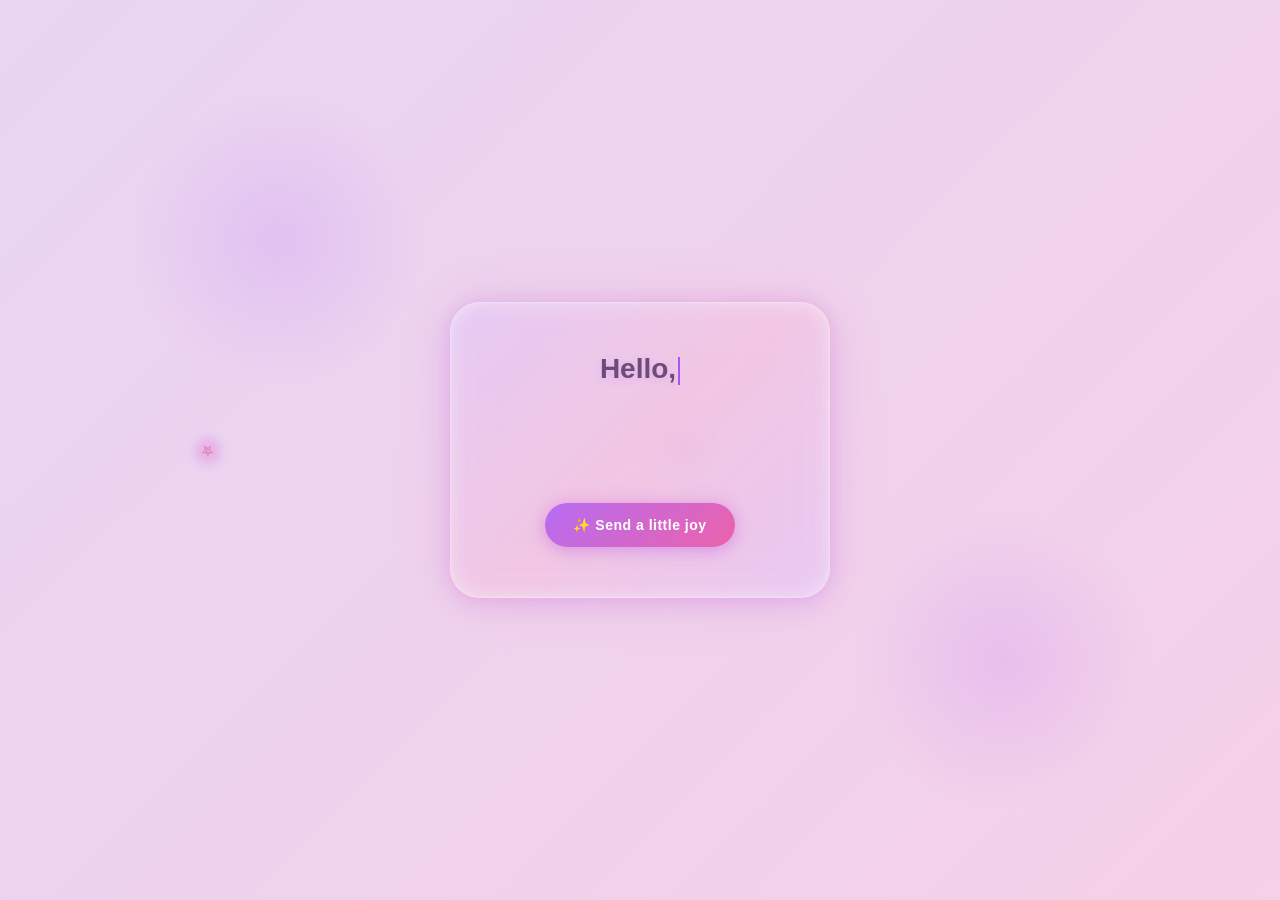
==== index.html @ e755e02e "Aizel smile page" ====
<!DOCTYPE html>
<html lang="en">
<head>
  <meta charset="UTF-8" />
  <meta name="viewport" content="width=device-width, initial-scale=1.0"/>
  <title>Aizel Smile 💜</title>

  <style>
    * {
      margin: 0;
      padding: 0;
      box-sizing: border-box;
    }

    body {
      min-height: 100vh;
      overflow: hidden;
      font-family: 'Segoe UI', Tahoma, Geneva, Verdana, sans-serif;
      background: linear-gradient(135deg, #e8d5f2 0%, #f5d0e8 25%, #e8b4d8 50%, #d8b4e8 75%, #f0d4f0 100%);
      background-size: 400% 400%;
      animation: gradientShift 15s ease infinite;
      display: flex;
      justify-content: center;
      align-items: center;
      color: #5a4a6a;
      position: relative;
    }

    @keyframes gradientShift {
      0% { background-position: 0% 50%; }
      50% { background-position: 100% 50%; }
      100% { background-position: 0% 50%; }
    }

    /* Floating hearts */
    .heart {
      position: absolute;
      color: rgba(168, 85, 247, 0.4);
      animation: floatUp 8s linear infinite;
      pointer-events: none;
      text-shadow: 0 0 10px rgba(168, 85, 247, 0.3);
    }

    @keyframes floatUp {
      0% { transform: translateY(100vh) scale(0.3) rotate(0deg); opacity: 0; }
      10% { opacity: 0.6; }
      50% { opacity: 0.8; }
      90% { opacity: 0.4; }
      100% { transform: translateY(-10vh) scale(1) rotate(360deg); opacity: 0; }
    }

    /* Glassmorphism card */
    .card {
      background: rgba(255, 255, 255, 0.25);
      backdrop-filter: blur(20px);
      -webkit-backdrop-filter: blur(20px);
      padding: 50px 40px;
      border-radius: 30px;
      text-align: center;
      width: 90%;
      max-width: 380px;
      box-shadow: 
        0 8px 32px rgba(168, 85, 247, 0.15),
        0 0 60px rgba(236, 72, 153, 0.1),
        inset 0 0 30px rgba(255, 255, 255, 0.3);
      border: 1px solid rgba(255, 255, 255, 0.4);
      animation: fadeIn 1.5s ease-out;
      position: relative;
      z-index: 10;
    }

    @keyframes fadeIn {
      from { 
        opacity: 0; 
        transform: translateY(30px) scale(0.95); 
      }
      to { 
        opacity: 1; 
        transform: translateY(0) scale(1); 
      }
    }

    .card::before {
      content: '';
      position: absolute;
      top: -2px;
      left: -2px;
      right: -2px;
      bottom: -2px;
      background: linear-gradient(135deg, rgba(168, 85, 247, 0.3), rgba(236, 72, 153, 0.3), rgba(168, 85, 247, 0.3));
      border-radius: 32px;
      z-index: -1;
      opacity: 0.5;
      filter: blur(8px);
    }

    h1 {
      font-size: 28px;
      margin-bottom: 15px;
      font-weight: 600;
      color: #6b4c7a;
      text-shadow: 0 2px 10px rgba(168, 85, 247, 0.2);
      min-height: 40px;
    }

    .subtitle {
      font-size: 15px;
      opacity: 0.85;
      line-height: 1.6;
      margin-bottom: 25px;
      color: #7a5a8a;
    }

    .compliment {
      font-size: 16px;
      font-style: italic;
      color: #8b5a9a;
      margin-bottom: 25px;
      min-height: 50px;
      opacity: 0;
      animation: fadeInCompliment 0.8s ease forwards;
      line-height: 1.5;
    }

    @keyframes fadeInCompliment {
      from { opacity: 0; transform: translateY(10px); }
      to { opacity: 1; transform: translateY(0); }
    }

    button {
      margin-top: 10px;
      padding: 14px 28px;
      border: none;
      border-radius: 25px;
      cursor: pointer;
      background: linear-gradient(135deg, rgba(168, 85, 247, 0.8), rgba(236, 72, 153, 0.8));
      color: white;
      font-weight: 600;
      font-size: 14px;
      letter-spacing: 0.5px;
      box-shadow: 
        0 4px 15px rgba(168, 85, 247, 0.3),
        0 0 20px rgba(236, 72, 153, 0.2);
      transition: all 0.3s ease;
      position: relative;
      overflow: hidden;
    }

    button:hover {
      transform: translateY(-2px);
      box-shadow: 
        0 6px 20px rgba(168, 85, 247, 0.4),
        0 0 30px rgba(236, 72, 153, 0.3);
    }

    button:active {
      transform: translateY(0);
    }

    button::after {
      content: '';
      position: absolute;
      top: 50%;
      left: 50%;
      width: 0;
      height: 0;
      background: rgba(255, 255, 255, 0.3);
      border-radius: 50%;
      transform: translate(-50%, -50%);
      transition: width 0.6s, height 0.6s;
    }

    button:active::after {
      width: 200px;
      height: 200px;
    }

    /* Typing cursor */
    .cursor {
      display: inline-block;
      width: 2px;
      height: 28px;
      background: #a855f7;
      margin-left: 2px;
      animation: blink 1s infinite;
      vertical-align: middle;
    }

    @keyframes blink {
      0%, 50% { opacity: 1; }
      51%, 100% { opacity: 0; }
    }

    /* Responsive design */
    @media (max-width: 480px) {
      .card {
        padding: 40px 30px;
        width: 85%;
      }

      h1 {
        font-size: 24px;
      }

      .subtitle {
        font-size: 14px;
      }

      .compliment {
        font-size: 15px;
      }

      button {
        padding: 12px 24px;
        font-size: 13px;
      }
    }

    /* Soft glow effect */
    .glow {
      position: absolute;
      width: 300px;
      height: 300px;
      background: radial-gradient(circle, rgba(168, 85, 247, 0.15) 0%, transparent 70%);
      border-radius: 50%;
      pointer-events: none;
      animation: glowPulse 4s ease-in-out infinite;
    }

    @keyframes glowPulse {
      0%, 100% { transform: scale(1); opacity: 0.5; }
      50% { transform: scale(1.2); opacity: 0.8; }
    }
  </style>
</head>

<body>
  <div class="glow" style="top: 10%; left: 10%;"></div>
  <div class="glow" style="bottom: 10%; right: 10%; animation-delay: 2s;"></div>

  <div class="card">
    <h1 id="greeting"></h1>
    <p class="subtitle" id="subtitle"></p>
    <p class="compliment" id="compliment"></p>
    <button onclick="changeCompliment()">✨ Send a little joy</button>
  </div>

  <script>
    const greetings = [
      "Hello, Aizel 💜",
      "Hey there, Aizel ✨",
      "Hi Aizel 🌸",
      "Hello, beautiful soul 💗"
    ];

    const subtitles = [
      "This little corner of the internet is just for you",
      "Made with warmth, just to brighten your day",
      "A gentle reminder that you're appreciated",
      "Because you deserve a moment of joy"
    ];

    const compliments = [
      "Your smile has this way of lighting up a room, you know? 💜",
      "There's something so peaceful about your presence, Aizel 🌸",
      "You have this quiet strength that's truly inspiring ✨",
      "The way you see the world is beautiful, never lose that 💗",
      "You deserve all the gentle moments life has to offer 🌷",
      "Your kindness radiates in ways you might not even notice 💜",
      "Simply being you is enough, and that's wonderful ✨",
      "You bring a special kind of warmth wherever you go 🌸",
      "The world is better with you in it, Aizel 💗",
      "Your grace and elegance are truly captivating ✨"
    ];

    let currentGreeting = "";
    let currentSubtitle = "";
    let greetingIndex = 0;
    let subtitleIndex = 0;

    // Typing animation
    function typeText(element, text, speed = 80) {
      let i = 0;
      element.innerHTML = '<span class="cursor"></span>';
      
      function type() {
        if (i < text.length) {
          element.innerHTML = text.substring(0, i + 1) + '<span class="cursor"></span>';
          i++;
          setTimeout(type, speed);
        } else {
          element.innerHTML = text;
        }
      }
      type();
    }

    // Initialize with typing animation
    function initialize() {
      greetingIndex = Math.floor(Math.random() * greetings.length);
      subtitleIndex = Math.floor(Math.random() * subtitles.length);
      
      setTimeout(() => {
        typeText(document.getElementById("greeting"), greetings[greetingIndex], 100);
      }, 500);
      
      setTimeout(() => {
        typeText(document.getElementById("subtitle"), subtitles[subtitleIndex], 60);
      }, 2000);

      setTimeout(() => {
        changeCompliment();
      }, 3500);
    }

    // Change compliment with fade animation
    function changeCompliment() {
      const complimentEl = document.getElementById("compliment");
      complimentEl.style.animation = 'none';
      complimentEl.offsetHeight; // Trigger reflow
      complimentEl.style.opacity = '0';
      
      setTimeout(() => {
        const randomIndex = Math.floor(Math.random() * compliments.length);
        complimentEl.textContent = compliments[randomIndex];
        complimentEl.style.animation = 'fadeInCompliment 0.8s ease forwards';
      }, 300);
    }

    // Floating hearts generator
    function createHeart() {
      const heart = document.createElement("div");
      heart.classList.add("heart");
      
      const heartEmojis = ['💜', '💗', '🌸', '✨', '💕', '🌷', '💖'];
      heart.innerText = heartEmojis[Math.floor(Math.random() * heartEmojis.length)];

      heart.style.left = Math.random() * 100 + "vw";
      heart.style.fontSize = Math.random() * 25 + 12 + "px";
      heart.style.animationDuration = (Math.random() * 4 + 6) + "s";

      document.body.appendChild(heart);

      setTimeout(() => {
        heart.remove();
      }, 10000);
    }

    // Start everything
    initialize();
    setInterval(createHeart, 500);
  </script>

</body>
</html>
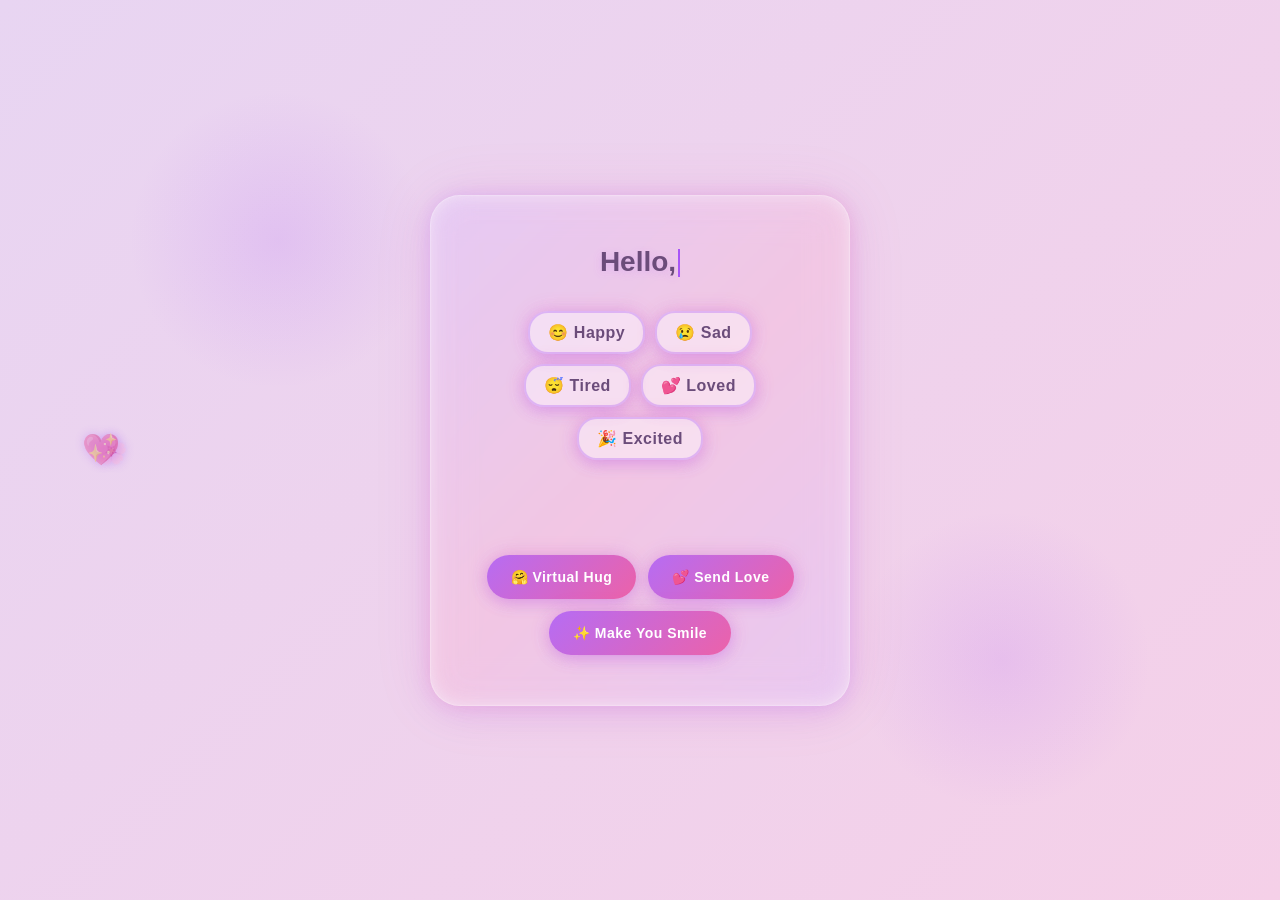
==== commit 799e594e: "Aizel smile page" ====
--- a/index.html
+++ b/index.html
@@ -3,7 +3,7 @@
 <head>
   <meta charset="UTF-8" />
   <meta name="viewport" content="width=device-width, initial-scale=1.0"/>
-  <title>Aizel Smile 💜</title>
+  <title>Aizel 💜</title>
 
   <style>
     * {
@@ -37,8 +37,16 @@
       position: absolute;
       color: rgba(168, 85, 247, 0.4);
       animation: floatUp 8s linear infinite;
-      pointer-events: none;
+      pointer-events: auto;
+      cursor: pointer;
       text-shadow: 0 0 10px rgba(168, 85, 247, 0.3);
+      transition: transform 0.3s ease, filter 0.3s ease;
+      z-index: 5;
+    }
+
+    .heart:hover {
+      transform: scale(1.5);
+      filter: brightness(1.3);
     }
 
     @keyframes floatUp {
@@ -58,7 +66,7 @@
       border-radius: 30px;
       text-align: center;
       width: 90%;
-      max-width: 380px;
+      max-width: 420px;
       box-shadow: 
         0 8px 32px rgba(168, 85, 247, 0.15),
         0 0 60px rgba(236, 72, 153, 0.1),
@@ -127,9 +135,47 @@
       to { opacity: 1; transform: translateY(0); }
     }
 
+    /* Mood selector */
+    .mood-selector {
+      display: flex;
+      flex-wrap: wrap;
+      justify-content: center;
+      gap: 10px;
+      margin-bottom: 20px;
+    }
+
+    .mood-btn {
+      padding: 10px 18px;
+      border: 2px solid rgba(168, 85, 247, 0.3);
+      border-radius: 20px;
+      background: rgba(255, 255, 255, 0.4);
+      cursor: pointer;
+      font-size: 16px;
+      transition: all 0.3s ease;
+      color: #6b4c7a;
+    }
+
+    .mood-btn:hover {
+      background: rgba(168, 85, 247, 0.2);
+      transform: scale(1.05);
+    }
+
+    .mood-btn.active {
+      background: linear-gradient(135deg, rgba(168, 85, 247, 0.6), rgba(236, 72, 153, 0.6));
+      color: white;
+      border-color: transparent;
+    }
+
+    .action-buttons {
+      display: flex;
+      flex-wrap: wrap;
+      justify-content: center;
+      gap: 12px;
+      margin-top: 15px;
+    }
+
     button {
-      margin-top: 10px;
-      padding: 14px 28px;
+      padding: 14px 24px;
       border: none;
       border-radius: 25px;
       cursor: pointer;
@@ -191,6 +237,30 @@
       51%, 100% { opacity: 0; }
     }
 
+    /* Heart burst effect */
+    .heart-burst {
+      position: fixed;
+      pointer-events: none;
+      z-index: 1000;
+    }
+
+    .heart-burst span {
+      position: absolute;
+      font-size: 24px;
+      animation: burst 1s ease-out forwards;
+    }
+
+    @keyframes burst {
+      0% {
+        transform: translate(0, 0) scale(0);
+        opacity: 1;
+      }
+      100% {
+        transform: translate(var(--tx), var(--ty)) scale(1);
+        opacity: 0;
+      }
+    }
+
     /* Responsive design */
     @media (max-width: 480px) {
       .card {
@@ -211,8 +281,13 @@
       }
 
       button {
-        padding: 12px 24px;
+        padding: 12px 20px;
         font-size: 13px;
+      }
+
+      .mood-btn {
+        padding: 8px 14px;
+        font-size: 14px;
       }
     }
 
@@ -231,6 +306,10 @@
       0%, 100% { transform: scale(1); opacity: 0.5; }
       50% { transform: scale(1.2); opacity: 0.8; }
     }
+
+    .hidden {
+      display: none;
+    }
   </style>
 </head>
 
@@ -241,42 +320,193 @@
   <div class="card">
     <h1 id="greeting"></h1>
     <p class="subtitle" id="subtitle"></p>
+    
+    <div class="mood-selector" id="moodSelector">
+      <button class="mood-btn" onclick="selectMood('happy')">😊 Happy</button>
+      <button class="mood-btn" onclick="selectMood('sad')">😢 Sad</button>
+      <button class="mood-btn" onclick="selectMood('tired')">😴 Tired</button>
+      <button class="mood-btn" onclick="selectMood('loved')">💕 Loved</button>
+      <button class="mood-btn" onclick="selectMood('excited')">🎉 Excited</button>
+    </div>
+    
     <p class="compliment" id="compliment"></p>
-    <button onclick="changeCompliment()">✨ Send a little joy</button>
+    
+    <div class="action-buttons">
+      <button onclick="sendVirtualHug()">🤗 Virtual Hug</button>
+      <button onclick="sendLove()">💕 Send Love</button>
+      <button onclick="makeSmile()">✨ Make You Smile</button>
+    </div>
   </div>
 
   <script>
+    const nicknames = ['babi', 'bab', 'babs'];
+
     const greetings = [
-      "Hello, Aizel 💜",
-      "Hey there, Aizel ✨",
-      "Hi Aizel 🌸",
-      "Hello, beautiful soul 💗"
+      "Hello, babi 💜",
+      "Hey there, babs ✨",
+      "Hi bab 🌸",
+      "Hello, my beautiful soul 💗"
     ];
 
     const subtitles = [
-      "This little corner of the internet is just for you",
-      "Made with warmth, just to brighten your day",
-      "A gentle reminder that you're appreciated",
-      "Because you deserve a moment of joy"
+      "How are you feeling today, babi?",
+      "Pick your mood below ↓",
+      "This space is all about you, babs",
+      "Let's match the vibe to your heart, bab"
     ];
 
-    const compliments = [
-      "Your smile has this way of lighting up a room, you know? 💜",
-      "There's something so peaceful about your presence, Aizel 🌸",
-      "You have this quiet strength that's truly inspiring ✨",
-      "The way you see the world is beautiful, never lose that 💗",
-      "You deserve all the gentle moments life has to offer 🌷",
-      "Your kindness radiates in ways you might not even notice 💜",
-      "Simply being you is enough, and that's wonderful ✨",
-      "You bring a special kind of warmth wherever you go 🌸",
-      "The world is better with you in it, Aizel 💗",
-      "Your grace and elegance are truly captivating ✨"
+    const moodMessages = {
+      happy: [
+        "Your happiness is absolutely contagious, babi! Keep shining bright ✨",
+        "The world lights up when you're happy, babs 💜",
+        "Your joy is beautiful, let it spread, bab! 🌸",
+        "So glad to see you smiling today, babi! 💗",
+        "You look like sunshine when you're happy ☀️",
+        "That smile of yours could heal bad days 💜",
+        "Keep glowing like that, it suits you ✨",
+        "Happiness looks really good on you, babi 🌸",
+        "I hope nothing steals that smile today 💗",
+        "Seeing you happy makes everything feel lighter ✨",
+        "You deserve days full of this kind of joy 💜",
+        "Your energy right now is really beautiful, babi 🌸",
+        "Stay in that good mood a little longer, please 💗",
+        "You’re literally a walking good vibe ☀️",
+        "Protect that happiness at all costs, babi ✨",
+        "You make happy look so natural 💜",
+        "That joy in you is rare and special 🌸",
+        "I hope today keeps treating you gently 💗",
+        "You’re glowing more than usual today, babi ✨",
+        "Never lose that light in you 💜"
+      ],
+
+      sad: [
+        "It's okay to feel sad sometimes, babi. You're not alone 💜",
+        "Even on hard days, you're still wonderful, babs 🌸",
+        "Take your time, bab. Healing happens at its own pace 💗",
+        "Sending you the gentlest hug right now, babi 🤗",
+        "I’m here, even if things feel heavy 💜",
+        "You don’t have to carry everything alone 🌸",
+        "It’s alright to slow down today, babi 💗",
+        "This feeling won’t stay forever, I promise 💜",
+        "You’re still loved even on quiet days 🌸",
+        "I wish I could take a bit of that weight off you 💗",
+        "Be kind to yourself right now, babi 💜",
+        "You’re doing better than you think 🌸",
+        "It’s okay not to be okay today 💗",
+        "I’m not going anywhere, babi 💜",
+        "You matter even on your hardest days 🌸",
+        "Let yourself breathe a little 💗",
+        "This moment doesn’t define you 💜",
+        "I hope tomorrow feels lighter for you 🌸",
+        "You’re still deeply cared for, babi 💗",
+        "Take things one soft step at a time 💜"
+      ],
+
+      tired: [
+        "Rest is not lazy, babi. You've earned it 💜",
+        "Let yourself recharge, babs. You do so much 🌸",
+        "Even stars need to rest before they shine again, bab ✨",
+        "Be gentle with yourself today, babi 💗",
+        "You’ve been pushing hard, slow down a bit 💜",
+        "It’s okay to pause and do nothing 🌸",
+        "Your body is asking for rest, listen to it 💗",
+        "You don’t always have to be productive, babi ✨",
+        "Resting doesn’t mean falling behind 💜",
+        "You deserve slow and quiet moments 🌸",
+        "Take a break, you’ve earned it more than you think 💗",
+        "Even your best needs recovery time 💜",
+        "It’s okay to just exist today 🌸",
+        "You’re allowed to rest without guilt 💗",
+        "Your energy matters too, babi ✨",
+        "Sleep if you need to, I’ll wait 💜",
+        "Don’t force yourself too hard today 🌸",
+        "You’ve done enough already 💗",
+        "Soft days are still important days 💜",
+        "Recharge slowly, I’ll be here 🌸"
+      ],
+
+      loved: [
+        "You are so incredibly loved, babi, more than you know 💜",
+        "You deserve all the love in the world, babs 🌸",
+        "Your heart is beautiful and worthy of everything, bab 💗",
+        "You're someone's favorite person, always remember that, babi ✨",
+        "You’re cared for more than you realize 💜",
+        "Even when you don’t feel it, you are loved 🌸",
+        "You matter deeply, babi 💗",
+        "There’s softness in the way people care for you ✨",
+        "You are important to more people than you think 💜",
+        "You deserve genuine love, always 🌸",
+        "You’re not alone in this world, babi 💗",
+        "You’re valued just as you are ✨",
+        "Someone out there is grateful for you 💜",
+        "You bring comfort to people without knowing 🌸",
+        "You are a blessing in quiet ways 💗",
+        "You are loved even in silence ✨",
+        "You deserve to be chosen every day 💜",
+        "You’re deeply appreciated, babi 🌸",
+        "You’re more special than you realize 💗",
+        "Love looks good on you 💜"
+      ],
+
+      excited: [
+        "Your excitement is magical, babi! Chase those dreams 💜",
+        "This energy is amazing, babs! Go get 'em! 🌸",
+        "The world is ready for your spark, bab ✨",
+        "Your enthusiasm is absolutely beautiful, babi 💗",
+        "I love seeing you this excited 💜",
+        "That energy is honestly inspiring 🌸",
+        "You’re unstoppable when you’re like this ✨",
+        "Keep that fire going, babi 💗",
+        "Something good is definitely coming your way 💜",
+        "Your hype is contagious in the best way 🌸",
+        "I hope everything goes your way today ✨",
+        "You were made for moments like this 💗",
+        "Go chase it, I’m rooting for you 💜",
+        "You’re glowing with ambition right now 🌸",
+        "This is your moment, babi ✨",
+        "I can feel your energy through the screen 💗",
+        "Keep going, don’t lose that spark 💜",
+        "You’re built for big things 🌸",
+        "Let that excitement lead you forward 💗",
+        "I love this version of you 💜"
+      ]
+    };
+
+        const compliments = [
+      "Your smile has this way of lighting up a room, you know, babi? 💜",
+      "There's something so peaceful about your presence, babs 🌸",
+      "You have this quiet strength that's truly inspiring, bab ✨",
+      "The way you see the world is beautiful, never lose that, babi 💗",
+      "You deserve all the gentle moments life has to offer, babs 🌷",
+      "Your kindness radiates in ways you might not even notice, bab 💜",
+      "Simply being you is enough, babi, and that's wonderful ✨",
+      "You bring a special kind of warmth wherever you go, babs 🌸",
+      "The world is better with you in it, bab 💗",
+      "Your grace and elegance are truly captivating, babi ✨",
+
+      "You have this calm energy that makes things feel easier 💜",
+      "It’s honestly comforting just talking to you, bab 🌸",
+      "There’s something really genuine about you that stands out ✨",
+      "You make ordinary moments feel special, babi 💗",
+      "You have a soft charm that’s hard to ignore 💜",
+      "The way you think is really refreshing, babs 🌸",
+      "You carry yourself in such a natural, beautiful way ✨",
+      "You’re the kind of person people feel safe around 💗",
+      "You don’t even try, but you leave a good impression everywhere 💜",
+      "There’s a quiet beauty in how you express yourself 🌸",
+      "You make kindness look effortless, babi ✨",
+      "You’ve got this soothing vibe that people notice instantly 💜",
+      "You’re more thoughtful than you probably realize 🌸",
+      "You have a way of making conversations feel easy 💗",
+      "Your energy feels really genuine, and that’s rare ✨",
+      "You stand out without even trying, babi 💜",
+      "There’s something really soft and comforting about you 🌸",
+      "You make people feel understood, even in small ways 💗",
+      "You’ve got a naturally warm personality ✨",
+      "You’re honestly one of those people who just feel “good” to be around 💜"
     ];
 
-    let currentGreeting = "";
-    let currentSubtitle = "";
-    let greetingIndex = 0;
-    let subtitleIndex = 0;
+    let currentMood = null;
 
     // Typing animation
     function typeText(element, text, speed = 80) {
@@ -295,36 +525,187 @@
       type();
     }
 
+    // Select mood
+    function selectMood(mood) {
+      currentMood = mood;
+      
+      // Update active button
+      document.querySelectorAll('.mood-btn').forEach(btn => btn.classList.remove('active'));
+      event.target.classList.add('active');
+      
+      // Show mood-specific message
+      const messages = moodMessages[mood];
+      const randomMessage = messages[Math.floor(Math.random() * messages.length)];
+      
+      const complimentEl = document.getElementById("compliment");
+      complimentEl.style.animation = 'none';
+      complimentEl.offsetHeight;
+      complimentEl.style.opacity = '0';
+      
+      setTimeout(() => {
+        complimentEl.textContent = randomMessage;
+        complimentEl.style.animation = 'fadeInCompliment 0.8s ease forwards';
+      }, 300);
+
+      // Create heart burst
+      createHeartBurst(event.clientX, event.clientY);
+    }
+
+    // Send virtual hug
+    function sendVirtualHug() {
+      const messages = currentMood ? moodMessages[currentMood] : compliments;
+      const hugMessages = [
+        "🤗 Sending you the warmest virtual hug, babi",
+        "🤗 You're wrapped in love right now, babs",
+        "🤗 A gentle hug from across the screen, bab",
+        "🤗 Consider yourself hugged, beautiful soul",
+
+        "🤗 Tight virtual hug for you, take it slowly",
+        "🤗 You’re safe in this hug, babi",
+        "🤗 Holding you gently right now, babs",
+        "🤗 Soft hug coming your way ✨",
+        "🤗 I hope this hug makes your day lighter",
+        "🤗 Just a little reminder you’re cared for",
+        "🤗 Hugging you through the screen, bab",
+        "🤗 You don’t have to face things alone",
+        "🤗 A calm, quiet hug just for you",
+        "🤗 I’m sending comfort, not just a hug",
+        "🤗 Let this hug stay with you for a while",
+        "🤗 You’re being hugged extra gently today",
+        "🤗 Warm thoughts wrapped around you, babi",
+        "🤗 If hugs could fix things, this one would try",
+        "🤗 Soft support in hug form for you",
+        "🤗 You’re not alone in this moment",
+        "🤗 A long, steady hug for your heart",
+        "🤗 Hug delivered with care and patience",
+        "🤗 Rest in this hug for a bit, babi",
+        "🤗 Just breathing with you in this hug",
+        "🤗 A quiet hug for your tired moments"
+      ];
+    
+      
+      const complimentEl = document.getElementById("compliment");
+      complimentEl.style.animation = 'none';
+      complimentEl.offsetHeight;
+      complimentEl.style.opacity = '0';
+      
+      setTimeout(() => {
+        complimentEl.textContent = hugMessages[Math.floor(Math.random() * hugMessages.length)];
+        complimentEl.style.animation = 'fadeInCompliment 0.8s ease forwards';
+      }, 300);
+
+      createHeartBurst(window.innerWidth / 2, window.innerHeight / 2);
+    }
+
+    // Send love
+    function sendLove() {
+      const loveMessages = [
+        "💕 You are so loved, babi",
+        "💕 Sending you all my love, babs",
+        "💕 You deserve endless love and happiness, bab",
+        "💕 Your heart is precious and beautiful",
+
+        "💕 You’re deeply cared for, more than you think",
+        "💕 I hope you feel a little more loved right now",
+        "💕 You matter so much, babi",
+        "💕 There’s so much warmth being sent your way",
+        "💕 You deserve love that feels safe and real",
+        "💕 I hope your heart feels a bit lighter today",
+        "💕 You are important, always",
+        "💕 You’re not alone, even for a second",
+        "💕 You deserve gentle love every day",
+        "💕 Someone out there is really glad you exist",
+        "💕 You are appreciated more than you know",
+        "💕 You bring a lot of good into this world",
+        "💕 You deserve to be treated with care",
+        "💕 I hope love finds you in small ways today",
+        "💕 You are enough, just as you are",
+        "💕 You’re quietly special in your own way",
+        "💕 I’m rooting for your happiness always",
+        "💕 You deserve peace in your heart",
+        "💕 You are valued, even on your silent days",
+        "💕 Keep this love close to you today",
+        "💕 You’re someone worth cherishing"
+      ];
+      
+      const complimentEl = document.getElementById("compliment");
+      complimentEl.style.animation = 'none';
+      complimentEl.offsetHeight;
+      complimentEl.style.opacity = '0';
+      
+      setTimeout(() => {
+        complimentEl.textContent = loveMessages[Math.floor(Math.random() * loveMessages.length)];
+        complimentEl.style.animation = 'fadeInCompliment 0.8s ease forwards';
+      }, 300);
+
+      // Create multiple heart bursts
+      for (let i = 0; i < 5; i++) {
+        setTimeout(() => {
+          createHeartBurst(
+            Math.random() * window.innerWidth,
+            Math.random() * window.innerHeight
+          );
+        }, i * 200);
+      }
+    }
+
+    // Make smile
+    function makeSmile() {
+      const smileMessages = currentMood ? moodMessages[currentMood] : compliments;
+      
+      const complimentEl = document.getElementById("compliment");
+      complimentEl.style.animation = 'none';
+      complimentEl.offsetHeight;
+      complimentEl.style.opacity = '0';
+      
+      setTimeout(() => {
+        complimentEl.textContent = smileMessages[Math.floor(Math.random() * smileMessages.length)];
+        complimentEl.style.animation = 'fadeInCompliment 0.8s ease forwards';
+      }, 300);
+
+      createHeartBurst(window.innerWidth / 2, window.innerHeight / 2);
+    }
+
+    // Heart burst effect
+    function createHeartBurst(x, y) {
+      const burst = document.createElement('div');
+      burst.className = 'heart-burst';
+      burst.style.left = x + 'px';
+      burst.style.top = y + 'px';
+      
+      const emojis = ['💜', '💗', '🌸', '✨', '💕', '🌷', '💖', '😊', '💝'];
+      
+      for (let i = 0; i < 12; i++) {
+        const span = document.createElement('span');
+        span.textContent = emojis[Math.floor(Math.random() * emojis.length)];
+        
+        const angle = (i / 12) * Math.PI * 2;
+        const distance = 50 + Math.random() * 50;
+        const tx = Math.cos(angle) * distance;
+        const ty = Math.sin(angle) * distance;
+        
+        span.style.setProperty('--tx', tx + 'px');
+        span.style.setProperty('--ty', ty + 'px');
+        
+        burst.appendChild(span);
+      }
+      
+      document.body.appendChild(burst);
+      
+      setTimeout(() => {
+        burst.remove();
+      }, 1000);
+    }
+
     // Initialize with typing animation
     function initialize() {
-      greetingIndex = Math.floor(Math.random() * greetings.length);
-      subtitleIndex = Math.floor(Math.random() * subtitles.length);
-      
       setTimeout(() => {
-        typeText(document.getElementById("greeting"), greetings[greetingIndex], 100);
+        typeText(document.getElementById("greeting"), greetings[Math.floor(Math.random() * greetings.length)], 100);
       }, 500);
       
       setTimeout(() => {
-        typeText(document.getElementById("subtitle"), subtitles[subtitleIndex], 60);
+        typeText(document.getElementById("subtitle"), subtitles[Math.floor(Math.random() * subtitles.length)], 60);
       }, 2000);
-
-      setTimeout(() => {
-        changeCompliment();
-      }, 3500);
-    }
-
-    // Change compliment with fade animation
-    function changeCompliment() {
-      const complimentEl = document.getElementById("compliment");
-      complimentEl.style.animation = 'none';
-      complimentEl.offsetHeight; // Trigger reflow
-      complimentEl.style.opacity = '0';
-      
-      setTimeout(() => {
-        const randomIndex = Math.floor(Math.random() * compliments.length);
-        complimentEl.textContent = compliments[randomIndex];
-        complimentEl.style.animation = 'fadeInCompliment 0.8s ease forwards';
-      }, 300);
     }
 
     // Floating hearts generator
@@ -339,6 +720,12 @@
       heart.style.fontSize = Math.random() * 25 + 12 + "px";
       heart.style.animationDuration = (Math.random() * 4 + 6) + "s";
 
+      // Add click handler
+      heart.addEventListener('click', (e) => {
+        createHeartBurst(e.clientX, e.clientY);
+        heart.remove();
+      });
+
       document.body.appendChild(heart);
 
       setTimeout(() => {
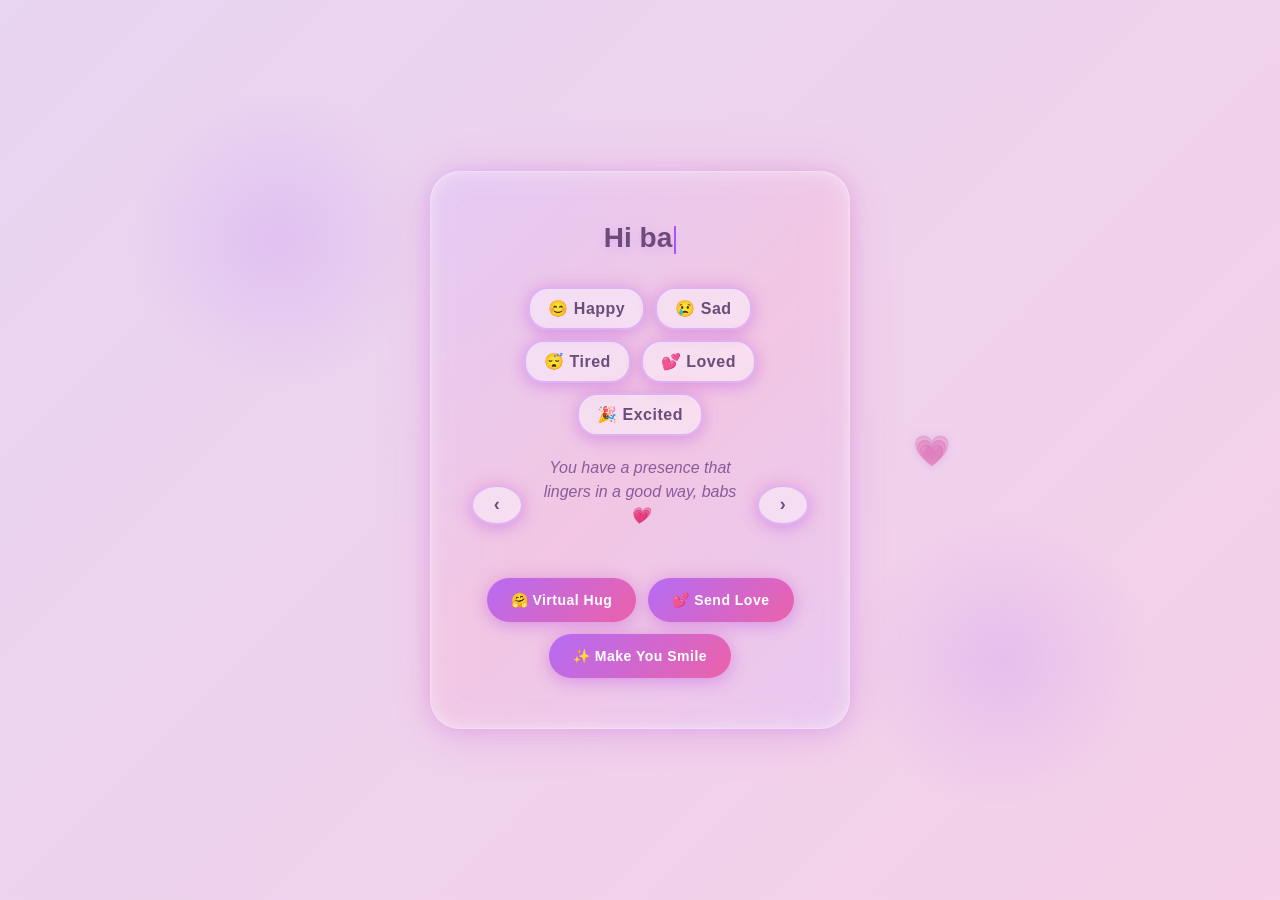
==== commit 682ca5d3: "Aizel smile page" ====
--- a/index.html
+++ b/index.html
@@ -130,6 +130,45 @@
       line-height: 1.5;
     }
 
+    .phrase-container {
+      display: flex;
+      align-items: center;
+      justify-content: center;
+      gap: 15px;
+      margin-bottom: 25px;
+    }
+
+    .arrow-btn {
+      background: rgba(255, 255, 255, 0.4);
+      border: 2px solid rgba(168, 85, 247, 0.3);
+      border-radius: 50%;
+      width: 40px;
+      height: 40px;
+      display: flex;
+      align-items: center;
+      justify-content: center;
+      cursor: pointer;
+      font-size: 18px;
+      color: #6b4c7a;
+      transition: all 0.3s ease;
+      flex-shrink: 0;
+    }
+
+    .arrow-btn:hover {
+      background: rgba(168, 85, 247, 0.2);
+      transform: scale(1.1);
+      border-color: rgba(168, 85, 247, 0.5);
+    }
+
+    .arrow-btn:active {
+      transform: scale(0.95);
+    }
+
+    .arrow-btn.hidden {
+      opacity: 0;
+      pointer-events: none;
+    }
+
     @keyframes fadeInCompliment {
       from { opacity: 0; transform: translateY(10px); }
       to { opacity: 1; transform: translateY(0); }
@@ -329,7 +368,11 @@
       <button class="mood-btn" onclick="selectMood('excited')">🎉 Excited</button>
     </div>
     
-    <p class="compliment" id="compliment"></p>
+    <div class="phrase-container">
+  <button class="arrow-btn" id="prevBtn" onclick="previousPhrase()">‹</button>
+  <p class="compliment" id="compliment"></p>
+  <button class="arrow-btn" id="nextBtn" onclick="nextPhrase()">›</button>
+</div>
     
     <div class="action-buttons">
       <button onclick="sendVirtualHug()">🤗 Virtual Hug</button>
@@ -376,7 +419,52 @@
         "That joy in you is rare and special 🌸",
         "I hope today keeps treating you gently 💗",
         "You’re glowing more than usual today, babi ✨",
-        "Never lose that light in you 💜"
+        "Never lose that light in you, zel 💜",
+        "Seeing you happy feels like everything is okay in the world again, babi 🌸",
+        "Your smile has this quiet way of reaching people’s hearts, babs 💗",
+        "I hope this happiness stays a little longer in your chest, bab ✨",
+        "You deserve a kind of joy that doesn’t fade easily, zel 💜",
+        "It feels peaceful just knowing you're smiling right now, babi 🌸",
+        "Your happiness feels like something soft and rare, babs 💗",
+        "I hope life keeps giving you gentle reasons to smile, bab ✨",
+        "There’s something healing about seeing you this happy, zel 💜",
+        "You don’t even realize how much your smile changes things, babi 🌸",
+        "Your joy feels like calm after a long day, babs 💗",
+        "I hope your heart remembers this feeling, bab ✨",
+        "You deserve happiness that feels safe, not temporary, zel 💜",
+        "You smiling like this makes the world feel softer, babi 🌸",
+        "I hope nothing interrupts this peaceful moment for you, babs 💗",
+        "You look like someone who finally feels okay again, bab ✨",
+        "Your happiness feels deeper than just a mood, zel 💜",
+        "It’s honestly beautiful how naturally you shine when you're happy, babi 🌸",
+        "I hope this feeling settles gently in your heart, babs 💗",
+        "You deserve happiness that stays, not just visits, bab ✨",
+        "Your smile feels like something I’d never get tired of seeing, zel 💜",
+        "It’s like your whole presence softens when you're happy, babi 🌸",
+        "I hope today becomes one of your favorite memories, babs 💗",
+        "You feel lighter when you’re happy… and it shows, bab ✨",
+        "There’s something really comforting about your joy, zel 💜",
+        "I hope you never forget how good this feels, babi 🌸",
+        "Your happiness quietly changes the atmosphere around you, babs 💗",
+        "You deserve mornings that start like this every day, bab ✨",
+        "Seeing you like this feels like a small blessing, zel 💜",
+        "I hope your heart smiles even when your face isn’t, babi 🌸",
+        "You’re the kind of happy that feels real and rare, babs 💗",
+        "Your joy makes everything feel a little less heavy, bab ✨",
+        "I hope life keeps being kind to you like this, zel 💜",
+        "You deserve a happiness that sits deeply in your soul, babi 🌸",
+        "Your smile feels like it belongs in peaceful moments, babs 💗",
+        "I hope this happiness stays with you even after today, bab ✨",
+        "You’re glowing in a way that feels almost emotional, zel 💜",
+        "There’s warmth in your happiness that’s hard to explain, babi 🌸",
+        "I hope you feel as light as you look right now, babs 💗",
+        "You deserve happiness that feels like home, bab ✨",
+        "Your joy feels like something worth protecting, zel 💜",
+        "I hope this smile reaches deeper than your thoughts, babi 🌸",
+        "You look like a moment I’d want to pause, babs 💗",
+        "Your happiness feels like quiet peace finally arriving, bab ✨",
+        "I hope you carry this feeling with you gently, zel 💜",
+        "You’re really beautiful when you're truly happy, babi 🌸"
       ],
 
       sad: [
@@ -399,7 +487,52 @@
         "This moment doesn’t define you 💜",
         "I hope tomorrow feels lighter for you 🌸",
         "You’re still deeply cared for, babi 💗",
-        "Take things one soft step at a time 💜"
+        "Take things one soft step at a time, zel 💜",
+        "It’s okay if today feels heavier than usual, babi 🌧️",
+        "You don’t need to explain your sadness to anyone, babs 💜",
+        "I hope you’re being gentle with yourself right now, bab 🌸",
+        "You’re allowed to pause and just exist, zel 💗",
+        "Even storms inside you will eventually calm down, bab 💜",
+        "I’m sitting with you in this feeling, even quietly, babi 🌸",
+        "You’re not a burden for feeling this way, babs 💗",
+        "It’s okay to not have answers right now, bab 💜",
+        "You’re still worthy, even in this moment, zel 🌸",
+        "I hope you don’t forget how strong you’ve been, babi 💗",
+        "You’re allowed to rest emotionally too, babs 💜",
+        "Nothing about this changes how valuable you are, bab 🌸",
+        "I hope you treat yourself softly today, zel 💗",
+        "You’re not lost, just tired right now, bab 💜",
+        "It’s okay to feel like everything is a bit too much, babi 🌸",
+        "You don’t have to rush your healing, babs 💗",
+        "Even broken moments still pass, bab 💜",
+        "You’re still you, even on days like this, zel 🌸",
+        "I hope you can be a little kinder to your thoughts, babi 💗",
+        "You don’t need to pretend you're okay for me, babs 💜",
+        "It’s safe to feel what you're feeling right now, bab 🌸",
+        "I hope your heart gets some quiet soon, zel 💗",
+        "You’re still deserving of love in this state, bab 💜",
+        "Even if it hurts now, it won’t stay this way, babi 🌸",
+        "I hope you let yourself slow down completely, babs 💗",
+        "You’re not alone in this moment, bab 💜",
+        "I wish I could just sit beside you right now, zel 🌸",
+        "You’re allowed to feel everything, no filtering, babi 💗",
+        "This sadness doesn’t define your whole story, babs 💜",
+        "You are still whole, even if you don’t feel like it, bab 🌸",
+        "I hope you remember you’ve survived worse, zel 💗",
+        "It’s okay if today is just about getting through it, bab 💜",
+        "You don’t need to fix everything today, babi 🌸",
+        "I hope your heart feels less heavy soon, babs 💗",
+        "You’re still important, even in silence, bab 💜",
+        "Let yourself be human right now, zel 🌸",
+        "I hope you’re being patient with yourself, babi 💗",
+        "You are still deeply cared for, even here, babs 💜",
+        "It’s okay if you just want quiet right now, bab 🌸",
+        "I’m not disappointed in you, ever, zel 💗",
+        "You’re doing your best, even if it doesn’t feel like it, bab 💜",
+        "I hope you feel a little less alone reading this, babi 🌸",
+        "You’re still enough, even in this state, babs 💗",
+        "It’s okay to let the world wait for a while, bab 💜",
+        "I hope your heart gets softer moments soon, zel 🌸"
       ],
 
       tired: [
@@ -422,7 +555,50 @@
         "Don’t force yourself too hard today 🌸",
         "You’ve done enough already 💗",
         "Soft days are still important days 💜",
-        "Recharge slowly, I’ll be here 🌸"
+        "Recharge slowly, I’ll be here, zel 🌸",
+        "You don’t need to prove anything by overworking yourself, bab 💜",
+        "It’s okay to slow down without feeling guilty, babi 🌸",
+        "Your exhaustion is valid, babs 💗",
+        "You’re allowed to take a real break, not just a short pause, bab 💜",
+        "Even your mind deserves rest right now, zel 🌸",
+        "You can stop for a while, the world will still be there, babi 💗",
+        "I hope you’re not being too hard on yourself, babs 💜",
+        "It’s okay if you’re not at full energy today, bab 🌸",
+        "You’ve been carrying a lot more than you realize, zel 💗",
+        "Rest is part of progress too, bab 💜",
+        "You don’t always have to push through everything, babi 🌸",
+        "It’s safe to slow your pace today, babs 💗",
+        "You deserve rest without conditions, bab 💜",
+        "I hope you let yourself breathe fully right now, zel 🌸",
+        "You’re not falling behind by resting, babi 💗",
+        "Your body knows when it needs a pause, babs 💜",
+        "You’ve been strong long enough, now rest, bab 🌸",
+        "It’s okay if today is just about recovery, zel 💗",
+        "You don’t have to earn rest, you already deserve it, bab 💜",
+        "Even your thoughts deserve a quiet moment, babi 🌸",
+        "You’re allowed to be tired without explanation, babs 💗",
+        "I hope you’re giving yourself permission to slow down, bab 💜",
+        "You’re doing enough just by existing today, zel 🌸",
+        "Let the world wait for you a little, babi 💗",
+        "You don’t have to respond to everything right now, babs 💜",
+        "Your rest is just as important as your effort, bab 🌸",
+        "You’re not weak for feeling tired, zel 💗",
+        "I hope you’re being extra soft with yourself today, bab 💜",
+        "It’s okay to do absolutely nothing for a while, babi 🌸",
+        "You’ve been holding so much, it’s okay to release it, babs 💗",
+        "I hope your body feels lighter soon, bab 💜",
+        "You deserve a slow and peaceful reset, zel 🌸",
+        "Even resting you is still you doing your best, babi 💗",
+        "You’re allowed to pause the pressure, babs 💜",
+        "I hope you’re not ignoring your tiredness, bab 🌸",
+        "You don’t have to be available for everything, zel 💗",
+        "Your energy is precious, protect it, bab 💜",
+        "You deserve rest that actually feels restful, babi 🌸",
+        "It’s okay if today is just quiet recovery, babs 💗",
+        "You’re still enough even when you’re resting, bab 💜",
+        "I hope you let yourself fully unplug, zel 🌸",
+        "You don’t need to rush your recovery, babi 💗",
+        "Rest slowly, I’m right here with you, bab 💜"
       ],
 
       loved: [
@@ -445,7 +621,54 @@
         "You deserve to be chosen every day 💜",
         "You’re deeply appreciated, babi 🌸",
         "You’re more special than you realize 💗",
-        "Love looks good on you 💜"
+        "Love looks good on you 💜",
+        "You are loved in ways you don’t always see, but they are real 🌸",
+        "There’s a quiet place in someone’s heart where you matter deeply 💜",
+        "You don’t have to earn love, you already deserve it 💗",
+        "Even on your silent days, you are still loved ✨",
+        "You are the kind of person people are quietly thankful for 🌸",
+        "Some hearts are softer because you exist in their life 💜",
+        "You are remembered in good thoughts more than you know 💗",
+        "You don’t realize how much light you bring into people’s lives ✨",
+        "You are held in more hearts than you can count 🌸",
+        "Even your presence alone means something to someone 💜",
+        "You are not invisible to the people who truly care 💗",
+        "You are loved in the simplest, most honest ways ✨",
+        "You matter even in moments when you feel unimportant 🌸",
+        "There are people who feel better just because you exist 💜",
+        "You are quietly cherished more than you think 💗",
+        "Your existence makes certain lives softer ✨",
+        "You are loved without needing to be anything else 🌸",
+        "Even your imperfections are gently accepted 💜",
+        "You are someone’s comfort without realizing it 💗",
+        "You are not hard to love — you are already loved ✨",
+        "There’s a gentle kind of love that follows you 🌸",
+        "You are held in quiet prayers and soft thoughts 💜",
+        "You are more emotionally important to others than you think 💗",
+        "You are loved in ways that don’t always get spoken ✨",
+        "You make life a little warmer for someone 🌸",
+        "You are appreciated in moments you’ll never notice 💜",
+        "Even when you doubt yourself, you are still loved 💗",
+        "You are not forgotten by the hearts that care ✨",
+        "You are the reason someone smiles without telling you 🌸",
+        "You are deeply rooted in someone’s kindness 💜",
+        "You are loved more consistently than you feel 💗",
+        "You are part of someone’s peace ✨",
+        "You are someone’s quiet happiness 🌸",
+        "You are loved in steady, unspoken ways 💜",
+        "You are enough to be loved fully 💗",
+        "You are not too much, not too little — just right ✨",
+        "You are loved even when life feels loud 🌸",
+        "You are gently held in more hearts than you know 💜",
+        "You are someone’s soft spot 💗",
+        "You are loved in ways that stay, not fade ✨",
+        "You are worth staying for 🌸",
+        "You are loved even in your ordinary moments 💜",
+        "You are quietly irreplaceable 💗",
+        "You are loved beyond what words can carry ✨",
+        "You are a safe thought in someone’s mind 🌸",
+        "You are deeply, consistently cared for 💜",
+        "You are more loved than your loneliness tells you 💗"
       ],
 
       excited: [
@@ -468,11 +691,58 @@
         "Keep going, don’t lose that spark 💜",
         "You’re built for big things 🌸",
         "Let that excitement lead you forward 💗",
-        "I love this version of you 💜"
+        "Love looks good on you, zel 💜",
+        "You are loved in ways you don’t always see, but they are real, babi 🌸",
+        "There’s a quiet place in someone’s heart where you matter deeply, babs 💜",
+        "You don’t have to earn love, you already deserve it, bab 💗",
+        "Even on your silent days, you are still loved, babi ✨",
+        "You are the kind of person people are quietly thankful for, zel 🌸",
+        "Some hearts are softer because you exist in their life, bab 💜",
+        "You are remembered in good thoughts more than you know, babs 💗",
+        "You don’t realize how much light you bring into people’s lives, bab ✨",
+        "You are held in more hearts than you can count, zel 🌸",
+        "Even your presence alone means something to someone, bab 💜",
+        "You are not invisible to the people who truly care, babi 💗",
+        "You are loved in the simplest, most honest ways, babs ✨",
+        "You matter even in moments when you feel unimportant, bab 🌸",
+        "There are people who feel better just because you exist, zel 💜",
+        "You are quietly cherished more than you think, babi 💗",
+        "Your existence makes certain lives softer, babs ✨",
+        "You are loved without needing to be anything else, bab 🌸",
+        "Even your imperfections are gently accepted, zel 💜",
+        "You are someone’s comfort without realizing it, babi 💗",
+        "You are not hard to love — you are already loved, bab ✨",
+        "There’s a gentle kind of love that follows you, babs 🌸",
+        "You are held in quiet prayers and soft thoughts, bab 💜",
+        "You are more emotionally important to others than you think, zel 💗",
+        "You are loved in ways that don’t always get spoken, babi ✨",
+        "You make life a little warmer for someone, babs 🌸",
+        "You are appreciated in moments you’ll never notice, bab 💜",
+        "Even when you doubt yourself, you are still loved, zel 💗",
+        "You are not forgotten by the hearts that care, babi ✨",
+        "You are the reason someone smiles without telling you, babs 🌸",
+        "You are deeply rooted in someone’s kindness, bab 💜",
+        "You are loved more consistently than you feel, zel 💗",
+        "You are part of someone’s peace, babi ✨",
+        "You are someone’s quiet happiness, babs 🌸",
+        "You are loved in steady, unspoken ways, bab 💜",
+        "You are enough to be loved fully, zel 💗",
+        "You are not too much, not too little — just right, babi ✨",
+        "You are loved even when life feels loud, babs 🌸",
+        "You are gently held in more hearts than you know, bab 💜",
+        "You are someone’s soft spot, zel 💗",
+        "You are loved in ways that stay, not fade, babi ✨",
+        "You are worth staying for, babs 🌸",
+        "You are loved even in your ordinary moments, bab 💜",
+        "You are quietly irreplaceable, zel 💗",
+        "You are loved beyond what words can carry, babi ✨",
+        "You are a safe thought in someone’s mind, babs 🌸",
+        "You are deeply, consistently cared for, bab 💜",
+        "You are more loved than your loneliness tells you, zel 💗"
       ]
     };
 
-        const compliments = [
+    const compliments = [
       "Your smile has this way of lighting up a room, you know, babi? 💜",
       "There's something so peaceful about your presence, babs 🌸",
       "You have this quiet strength that's truly inspiring, bab ✨",
@@ -503,10 +773,42 @@
       "There’s something really soft and comforting about you 🌸",
       "You make people feel understood, even in small ways 💗",
       "You’ve got a naturally warm personality ✨",
-      "You’re honestly one of those people who just feel “good” to be around 💜"
+      "You’re honestly one of those people who just feel “good” to be around, zel 💜",
+      "You have a way of making someone feel at ease without even trying, babi 🌸",
+      "There’s something in your presence that feels quietly healing, babs 💗",
+      "You don’t just exist in a room, you soften it, bab ✨",
+      "You make people feel a little less heavy just by being there, zel 💜",
+      "You have this rare ability to feel both gentle and strong at the same time, babi 🌸",
+      "Talking to you feels like a pause from all the noise, babs 💗",
+      "You carry a kind of peace that people don’t forget easily, bab ✨",
+      "There’s a depth in you that shows even in small moments, zel 💜",
+      "You make sincerity feel effortless, babi 🌸",
+      "You have a presence that lingers in a good way, babs 💗",
+      "You’re the kind of person who makes ordinary moments feel meaningful, bab ✨",
+      "There’s a softness in you that the world really needs more of, zel 💜",
+      "You make understanding feel easy, babi 🌸",
+      "You leave a quiet impact on people without realizing it, babs 💗",
+      "You have a calm way of making everything feel less complicated, bab ✨",
+      "There’s something really grounding about your energy, zel 💜",
+      "You make people feel seen in the smallest ways, babi 🌸",
+      "You don’t force anything, yet you’re naturally memorable, babs 💗",
+      "You feel like comfort in human form sometimes, bab ✨",
+      "You have a gentle kind of strength that’s really rare, zel 💜",
+      "You make conversations feel safe without even trying, babi 🌸",
+      "There’s a quiet beauty in how you exist, babs 💗",
+      "You’re the kind of person people feel grateful to know, bab ✨",
+      "You make warmth feel like a personality trait, zel 💜",
+      "You have a presence that feels softly unforgettable, babi 🌸",
+      "You make people feel a little more understood just by listening, babs 💗",
+      "There’s something really pure in the way you carry yourself, bab ✨",
+      "You don’t need to try hard, you’re already enough, zel 💜",
+      "You make calm feel like something you can hold, babi 🌸",
+      "You feel like a safe moment in a busy world, babs 💗"
     ];
 
     let currentMood = null;
+    let currentPhraseIndex = 0;
+    let currentPhrases = [];
 
     // Typing animation
     function typeText(element, text, speed = 80) {
@@ -533,17 +835,18 @@
       document.querySelectorAll('.mood-btn').forEach(btn => btn.classList.remove('active'));
       event.target.classList.add('active');
       
+      // Set current phrases to mood messages
+      currentPhrases = moodMessages[mood];
+      currentPhraseIndex = Math.floor(Math.random() * currentPhrases.length);
+      
       // Show mood-specific message
-      const messages = moodMessages[mood];
-      const randomMessage = messages[Math.floor(Math.random() * messages.length)];
-      
       const complimentEl = document.getElementById("compliment");
       complimentEl.style.animation = 'none';
       complimentEl.offsetHeight;
       complimentEl.style.opacity = '0';
       
       setTimeout(() => {
-        complimentEl.textContent = randomMessage;
+        complimentEl.textContent = currentPhrases[currentPhraseIndex];
         complimentEl.style.animation = 'fadeInCompliment 0.8s ease forwards';
       }, 300);
 
@@ -553,7 +856,6 @@
 
     // Send virtual hug
     function sendVirtualHug() {
-      const messages = currentMood ? moodMessages[currentMood] : compliments;
       const hugMessages = [
         "🤗 Sending you the warmest virtual hug, babi",
         "🤗 You're wrapped in love right now, babs",
@@ -561,21 +863,21 @@
         "🤗 Consider yourself hugged, beautiful soul",
 
         "🤗 Tight virtual hug for you, take it slowly",
-        "🤗 You’re safe in this hug, babi",
+        "🤗 You're safe in this hug, babi",
         "🤗 Holding you gently right now, babs",
         "🤗 Soft hug coming your way ✨",
         "🤗 I hope this hug makes your day lighter",
-        "🤗 Just a little reminder you’re cared for",
+        "🤗 Just a little reminder you're cared for",
         "🤗 Hugging you through the screen, bab",
-        "🤗 You don’t have to face things alone",
+        "🤗 You don't have to face things alone",
         "🤗 A calm, quiet hug just for you",
-        "🤗 I’m sending comfort, not just a hug",
+        "🤗 I'm sending comfort, not just a hug",
         "🤗 Let this hug stay with you for a while",
-        "🤗 You’re being hugged extra gently today",
+        "🤗 You're being hugged extra gently today",
         "🤗 Warm thoughts wrapped around you, babi",
         "🤗 If hugs could fix things, this one would try",
         "🤗 Soft support in hug form for you",
-        "🤗 You’re not alone in this moment",
+        "🤗 You're not alone in this moment",
         "🤗 A long, steady hug for your heart",
         "🤗 Hug delivered with care and patience",
         "🤗 Rest in this hug for a bit, babi",
@@ -583,6 +885,8 @@
         "🤗 A quiet hug for your tired moments"
       ];
     
+      currentPhrases = hugMessages;
+      currentPhraseIndex = Math.floor(Math.random() * currentPhrases.length);
       
       const complimentEl = document.getElementById("compliment");
       complimentEl.style.animation = 'none';
@@ -590,7 +894,7 @@
       complimentEl.style.opacity = '0';
       
       setTimeout(() => {
-        complimentEl.textContent = hugMessages[Math.floor(Math.random() * hugMessages.length)];
+        complimentEl.textContent = currentPhrases[currentPhraseIndex];
         complimentEl.style.animation = 'fadeInCompliment 0.8s ease forwards';
       }, 300);
 
@@ -605,14 +909,14 @@
         "💕 You deserve endless love and happiness, bab",
         "💕 Your heart is precious and beautiful",
 
-        "💕 You’re deeply cared for, more than you think",
+        "💕 You're deeply cared for, more than you think",
         "💕 I hope you feel a little more loved right now",
         "💕 You matter so much, babi",
-        "💕 There’s so much warmth being sent your way",
+        "💕 There's so much warmth being sent your way",
         "💕 You deserve love that feels safe and real",
         "💕 I hope your heart feels a bit lighter today",
         "💕 You are important, always",
-        "💕 You’re not alone, even for a second",
+        "💕 You're not alone, even for a second",
         "💕 You deserve gentle love every day",
         "💕 Someone out there is really glad you exist",
         "💕 You are appreciated more than you know",
@@ -620,13 +924,16 @@
         "💕 You deserve to be treated with care",
         "💕 I hope love finds you in small ways today",
         "💕 You are enough, just as you are",
-        "💕 You’re quietly special in your own way",
-        "💕 I’m rooting for your happiness always",
+        "💕 You're quietly special in your own way",
+        "💕 I'm rooting for your happiness always",
         "💕 You deserve peace in your heart",
         "💕 You are valued, even on your silent days",
         "💕 Keep this love close to you today",
-        "💕 You’re someone worth cherishing"
+        "💕 You're someone worth cherishing"
       ];
+      
+      currentPhrases = loveMessages;
+      currentPhraseIndex = Math.floor(Math.random() * currentPhrases.length);
       
       const complimentEl = document.getElementById("compliment");
       complimentEl.style.animation = 'none';
@@ -634,7 +941,7 @@
       complimentEl.style.opacity = '0';
       
       setTimeout(() => {
-        complimentEl.textContent = loveMessages[Math.floor(Math.random() * loveMessages.length)];
+        complimentEl.textContent = currentPhrases[currentPhraseIndex];
         complimentEl.style.animation = 'fadeInCompliment 0.8s ease forwards';
       }, 300);
 
@@ -652,6 +959,8 @@
     // Make smile
     function makeSmile() {
       const smileMessages = currentMood ? moodMessages[currentMood] : compliments;
+      currentPhrases = smileMessages;
+      currentPhraseIndex = Math.floor(Math.random() * currentPhrases.length);
       
       const complimentEl = document.getElementById("compliment");
       complimentEl.style.animation = 'none';
@@ -659,7 +968,7 @@
       complimentEl.style.opacity = '0';
       
       setTimeout(() => {
-        complimentEl.textContent = smileMessages[Math.floor(Math.random() * smileMessages.length)];
+        complimentEl.textContent = currentPhrases[currentPhraseIndex];
         complimentEl.style.animation = 'fadeInCompliment 0.8s ease forwards';
       }, 300);
 
@@ -697,8 +1006,49 @@
       }, 1000);
     }
 
+    // Previous phrase
+    function previousPhrase() {
+      if (currentPhrases.length === 0) {
+        currentPhrases = compliments;
+      }
+      currentPhraseIndex = (currentPhraseIndex - 1 + currentPhrases.length) % currentPhrases.length;
+      updateCompliment();
+    }
+
+    // Next phrase
+    function nextPhrase() {
+      if (currentPhrases.length === 0) {
+        currentPhrases = compliments;
+      }
+      currentPhraseIndex = (currentPhraseIndex + 1) % currentPhrases.length;
+      updateCompliment();
+    }
+
+    // Update compliment with animation
+    function updateCompliment() {
+      const complimentEl = document.getElementById("compliment");
+      complimentEl.style.animation = 'none';
+      complimentEl.offsetHeight;
+      complimentEl.style.opacity = '0';
+      
+      setTimeout(() => {
+        complimentEl.textContent = currentPhrases[currentPhraseIndex];
+        complimentEl.style.animation = 'fadeInCompliment 0.8s ease forwards';
+        
+        // Show arrow buttons
+        document.getElementById('prevBtn').classList.remove('hidden');
+        document.getElementById('nextBtn').classList.remove('hidden');
+      }, 300);
+    }
+
     // Initialize with typing animation
     function initialize() {
+  currentPhrases = compliments;
+  currentPhraseIndex = Math.floor(Math.random() * compliments.length);
+  
+  // Add this line so a phrase loads immediately!
+  updateCompliment();
+      
       setTimeout(() => {
         typeText(document.getElementById("greeting"), greetings[Math.floor(Math.random() * greetings.length)], 100);
       }, 500);
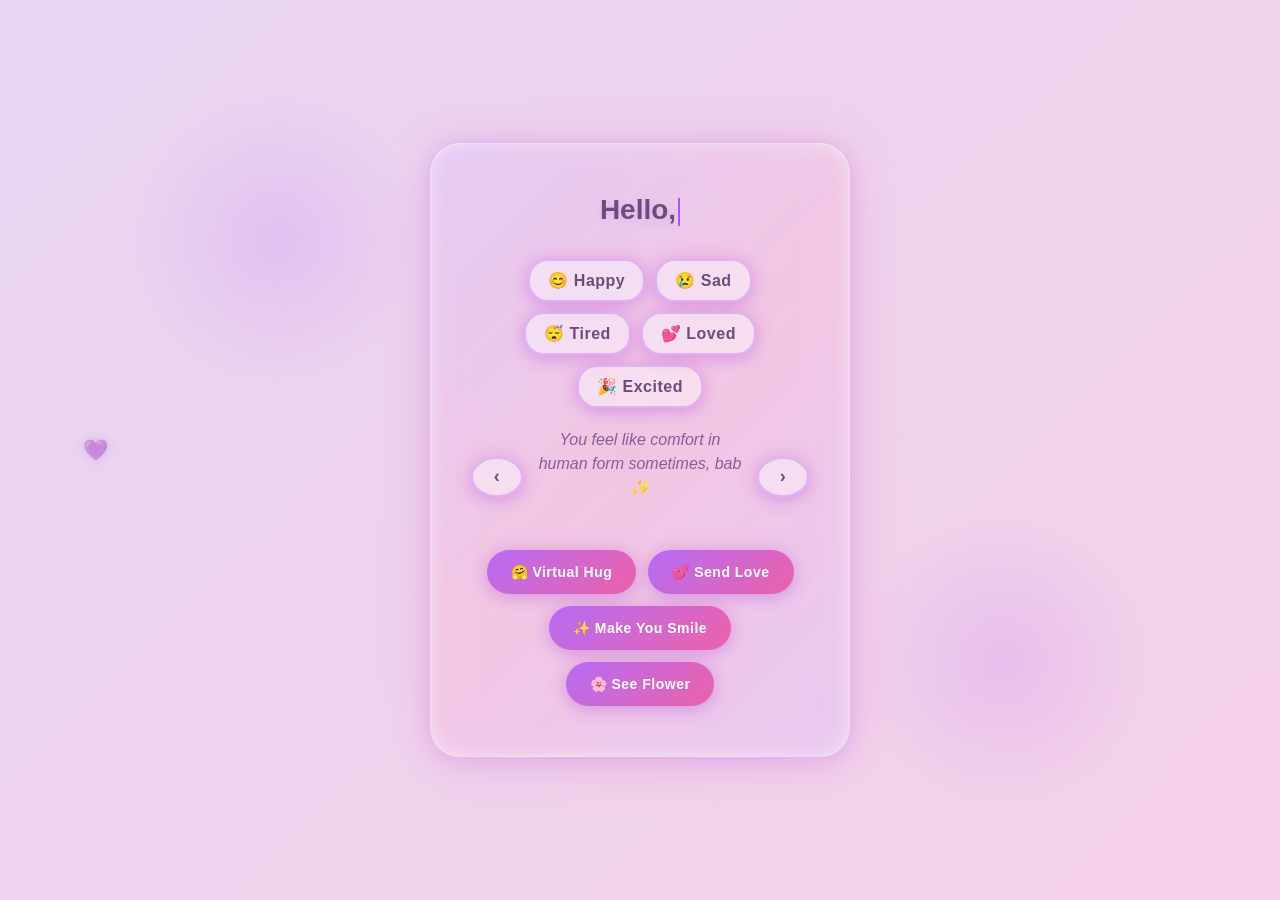
==== commit 3a33237d: "Aizel smile page" ====
--- a/index.html
+++ b/index.html
@@ -378,6 +378,7 @@
       <button onclick="sendVirtualHug()">🤗 Virtual Hug</button>
       <button onclick="sendLove()">💕 Send Love</button>
       <button onclick="makeSmile()">✨ Make You Smile</button>
+      <button onclick="window.location.href='animated-flower.html'">🌸 See Flower</button>
     </div>
   </div>
 
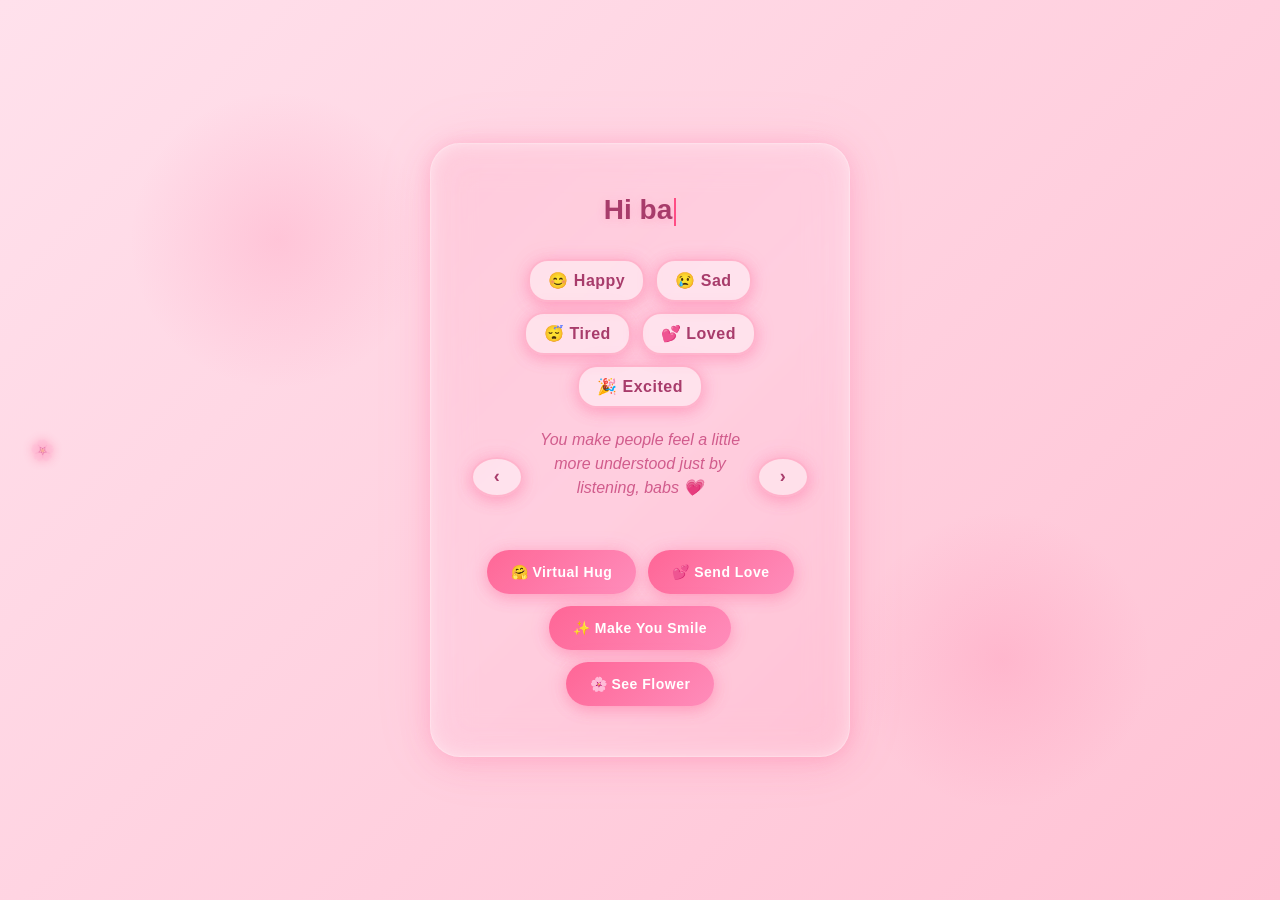
==== commit 06cf6021: "Aizel smile page" ====
--- a/index.html
+++ b/index.html
@@ -3,7 +3,7 @@
 <head>
   <meta charset="UTF-8" />
   <meta name="viewport" content="width=device-width, initial-scale=1.0"/>
-  <title>Aizel 💜</title>
+  <title>Aizel 🌸</title>
 
   <style>
     * {
@@ -16,13 +16,14 @@
       min-height: 100vh;
       overflow: hidden;
       font-family: 'Segoe UI', Tahoma, Geneva, Verdana, sans-serif;
-      background: linear-gradient(135deg, #e8d5f2 0%, #f5d0e8 25%, #e8b4d8 50%, #d8b4e8 75%, #f0d4f0 100%);
+      /* Soft pink gradients */
+      background: linear-gradient(135deg, #ffe1ec 0%, #ffc2d4 25%, #ffb3c6 50%, #ffc2d4 75%, #ffe1ec 100%);
       background-size: 400% 400%;
       animation: gradientShift 15s ease infinite;
       display: flex;
       justify-content: center;
       align-items: center;
-      color: #5a4a6a;
+      color: #8a2b56; /* Deep pink text */
       position: relative;
     }
 
@@ -35,11 +36,11 @@
     /* Floating hearts */
     .heart {
       position: absolute;
-      color: rgba(168, 85, 247, 0.4);
+      color: rgba(255, 77, 133, 0.4); /* Hot pink */
       animation: floatUp 8s linear infinite;
       pointer-events: auto;
       cursor: pointer;
-      text-shadow: 0 0 10px rgba(168, 85, 247, 0.3);
+      text-shadow: 0 0 10px rgba(255, 77, 133, 0.3);
       transition: transform 0.3s ease, filter 0.3s ease;
       z-index: 5;
     }
@@ -68,8 +69,8 @@
       width: 90%;
       max-width: 420px;
       box-shadow: 
-        0 8px 32px rgba(168, 85, 247, 0.15),
-        0 0 60px rgba(236, 72, 153, 0.1),
+        0 8px 32px rgba(255, 77, 133, 0.15),
+        0 0 60px rgba(255, 126, 179, 0.1),
         inset 0 0 30px rgba(255, 255, 255, 0.3);
       border: 1px solid rgba(255, 255, 255, 0.4);
       animation: fadeIn 1.5s ease-out;
@@ -95,7 +96,7 @@
       left: -2px;
       right: -2px;
       bottom: -2px;
-      background: linear-gradient(135deg, rgba(168, 85, 247, 0.3), rgba(236, 72, 153, 0.3), rgba(168, 85, 247, 0.3));
+      background: linear-gradient(135deg, rgba(255, 77, 133, 0.3), rgba(255, 126, 179, 0.3), rgba(255, 77, 133, 0.3));
       border-radius: 32px;
       z-index: -1;
       opacity: 0.5;
@@ -106,8 +107,8 @@
       font-size: 28px;
       margin-bottom: 15px;
       font-weight: 600;
-      color: #6b4c7a;
-      text-shadow: 0 2px 10px rgba(168, 85, 247, 0.2);
+      color: #a83c6b;
+      text-shadow: 0 2px 10px rgba(255, 77, 133, 0.2);
       min-height: 40px;
     }
 
@@ -116,13 +117,13 @@
       opacity: 0.85;
       line-height: 1.6;
       margin-bottom: 25px;
-      color: #7a5a8a;
+      color: #c54d80;
     }
 
     .compliment {
       font-size: 16px;
       font-style: italic;
-      color: #8b5a9a;
+      color: #d15c8c;
       margin-bottom: 25px;
       min-height: 50px;
       opacity: 0;
@@ -140,7 +141,7 @@
 
     .arrow-btn {
       background: rgba(255, 255, 255, 0.4);
-      border: 2px solid rgba(168, 85, 247, 0.3);
+      border: 2px solid rgba(255, 77, 133, 0.3);
       border-radius: 50%;
       width: 40px;
       height: 40px;
@@ -149,15 +150,15 @@
       justify-content: center;
       cursor: pointer;
       font-size: 18px;
-      color: #6b4c7a;
+      color: #a83c6b;
       transition: all 0.3s ease;
       flex-shrink: 0;
     }
 
     .arrow-btn:hover {
-      background: rgba(168, 85, 247, 0.2);
+      background: rgba(255, 77, 133, 0.2);
       transform: scale(1.1);
-      border-color: rgba(168, 85, 247, 0.5);
+      border-color: rgba(255, 77, 133, 0.5);
     }
 
     .arrow-btn:active {
@@ -185,22 +186,22 @@
 
     .mood-btn {
       padding: 10px 18px;
-      border: 2px solid rgba(168, 85, 247, 0.3);
+      border: 2px solid rgba(255, 77, 133, 0.3);
       border-radius: 20px;
       background: rgba(255, 255, 255, 0.4);
       cursor: pointer;
       font-size: 16px;
       transition: all 0.3s ease;
-      color: #6b4c7a;
+      color: #a83c6b;
     }
 
     .mood-btn:hover {
-      background: rgba(168, 85, 247, 0.2);
+      background: rgba(255, 77, 133, 0.2);
       transform: scale(1.05);
     }
 
     .mood-btn.active {
-      background: linear-gradient(135deg, rgba(168, 85, 247, 0.6), rgba(236, 72, 153, 0.6));
+      background: linear-gradient(135deg, rgba(255, 77, 133, 0.6), rgba(255, 126, 179, 0.6));
       color: white;
       border-color: transparent;
     }
@@ -218,14 +219,14 @@
       border: none;
       border-radius: 25px;
       cursor: pointer;
-      background: linear-gradient(135deg, rgba(168, 85, 247, 0.8), rgba(236, 72, 153, 0.8));
+      background: linear-gradient(135deg, rgba(255, 77, 133, 0.8), rgba(255, 126, 179, 0.8));
       color: white;
       font-weight: 600;
       font-size: 14px;
       letter-spacing: 0.5px;
       box-shadow: 
-        0 4px 15px rgba(168, 85, 247, 0.3),
-        0 0 20px rgba(236, 72, 153, 0.2);
+        0 4px 15px rgba(255, 77, 133, 0.3),
+        0 0 20px rgba(255, 126, 179, 0.2);
       transition: all 0.3s ease;
       position: relative;
       overflow: hidden;
@@ -234,8 +235,8 @@
     button:hover {
       transform: translateY(-2px);
       box-shadow: 
-        0 6px 20px rgba(168, 85, 247, 0.4),
-        0 0 30px rgba(236, 72, 153, 0.3);
+        0 6px 20px rgba(255, 77, 133, 0.4),
+        0 0 30px rgba(255, 126, 179, 0.3);
     }
 
     button:active {
@@ -265,7 +266,7 @@
       display: inline-block;
       width: 2px;
       height: 28px;
-      background: #a855f7;
+      background: #ff4d85;
       margin-left: 2px;
       animation: blink 1s infinite;
       vertical-align: middle;
@@ -335,7 +336,7 @@
       position: absolute;
       width: 300px;
       height: 300px;
-      background: radial-gradient(circle, rgba(168, 85, 247, 0.15) 0%, transparent 70%);
+      background: radial-gradient(circle, rgba(255, 77, 133, 0.15) 0%, transparent 70%);
       border-radius: 50%;
       pointer-events: none;
       animation: glowPulse 4s ease-in-out infinite;
@@ -386,7 +387,7 @@
     const nicknames = ['babi', 'bab', 'babs'];
 
     const greetings = [
-      "Hello, babi 💜",
+      "Hello, babi 💕",
       "Hey there, babs ✨",
       "Hi bab 🌸",
       "Hello, my beautiful soul 💗"
@@ -395,414 +396,413 @@
     const subtitles = [
       "How are you feeling today, babi?",
       "Pick your mood below ↓",
-      "This space is all about you, babs",
-      "Let's match the vibe to your heart, bab"
+      "This space is all about you",
+      "Let's match the vibe to your heart"
     ];
 
     const moodMessages = {
       happy: [
         "Your happiness is absolutely contagious, babi! Keep shining bright ✨",
-        "The world lights up when you're happy, babs 💜",
+        "The world lights up when you're happy, babs 💕",
         "Your joy is beautiful, let it spread, bab! 🌸",
         "So glad to see you smiling today, babi! 💗",
         "You look like sunshine when you're happy ☀️",
-        "That smile of yours could heal bad days 💜",
+        "That smile of yours could heal bad days 💕",
         "Keep glowing like that, it suits you ✨",
         "Happiness looks really good on you, babi 🌸",
         "I hope nothing steals that smile today 💗",
         "Seeing you happy makes everything feel lighter ✨",
-        "You deserve days full of this kind of joy 💜",
+        "You deserve days full of this kind of joy 💕",
         "Your energy right now is really beautiful, babi 🌸",
         "Stay in that good mood a little longer, please 💗",
         "You’re literally a walking good vibe ☀️",
         "Protect that happiness at all costs, babi ✨",
-        "You make happy look so natural 💜",
+        "You make happy look so natural 💕",
         "That joy in you is rare and special 🌸",
         "I hope today keeps treating you gently 💗",
         "You’re glowing more than usual today, babi ✨",
-        "Never lose that light in you, zel 💜",
+        "Never lose that light in you, zel 💕",
         "Seeing you happy feels like everything is okay in the world again, babi 🌸",
         "Your smile has this quiet way of reaching people’s hearts, babs 💗",
         "I hope this happiness stays a little longer in your chest, bab ✨",
-        "You deserve a kind of joy that doesn’t fade easily, zel 💜",
+        "You deserve a kind of joy that doesn’t fade easily, zel 💕",
         "It feels peaceful just knowing you're smiling right now, babi 🌸",
         "Your happiness feels like something soft and rare, babs 💗",
         "I hope life keeps giving you gentle reasons to smile, bab ✨",
-        "There’s something healing about seeing you this happy, zel 💜",
+        "There’s something healing about seeing you this happy, zel 💕",
         "You don’t even realize how much your smile changes things, babi 🌸",
         "Your joy feels like calm after a long day, babs 💗",
         "I hope your heart remembers this feeling, bab ✨",
-        "You deserve happiness that feels safe, not temporary, zel 💜",
+        "You deserve happiness that feels safe, not temporary, zel 💕",
         "You smiling like this makes the world feel softer, babi 🌸",
         "I hope nothing interrupts this peaceful moment for you, babs 💗",
         "You look like someone who finally feels okay again, bab ✨",
-        "Your happiness feels deeper than just a mood, zel 💜",
+        "Your happiness feels deeper than just a mood, zel 💕",
         "It’s honestly beautiful how naturally you shine when you're happy, babi 🌸",
         "I hope this feeling settles gently in your heart, babs 💗",
         "You deserve happiness that stays, not just visits, bab ✨",
-        "Your smile feels like something I’d never get tired of seeing, zel 💜",
+        "Your smile feels like something I’d never get tired of seeing, zel 💕",
         "It’s like your whole presence softens when you're happy, babi 🌸",
         "I hope today becomes one of your favorite memories, babs 💗",
         "You feel lighter when you’re happy… and it shows, bab ✨",
-        "There’s something really comforting about your joy, zel 💜",
+        "There’s something really comforting about your joy, zel 💕",
         "I hope you never forget how good this feels, babi 🌸",
         "Your happiness quietly changes the atmosphere around you, babs 💗",
         "You deserve mornings that start like this every day, bab ✨",
-        "Seeing you like this feels like a small blessing, zel 💜",
+        "Seeing you like this feels like a small blessing, zel 💕",
         "I hope your heart smiles even when your face isn’t, babi 🌸",
         "You’re the kind of happy that feels real and rare, babs 💗",
         "Your joy makes everything feel a little less heavy, bab ✨",
-        "I hope life keeps being kind to you like this, zel 💜",
+        "I hope life keeps being kind to you like this, zel 💕",
         "You deserve a happiness that sits deeply in your soul, babi 🌸",
         "Your smile feels like it belongs in peaceful moments, babs 💗",
         "I hope this happiness stays with you even after today, bab ✨",
-        "You’re glowing in a way that feels almost emotional, zel 💜",
+        "You’re glowing in a way that feels almost emotional, zel 💕",
         "There’s warmth in your happiness that’s hard to explain, babi 🌸",
         "I hope you feel as light as you look right now, babs 💗",
         "You deserve happiness that feels like home, bab ✨",
-        "Your joy feels like something worth protecting, zel 💜",
+        "Your joy feels like something worth protecting, zel 💕",
         "I hope this smile reaches deeper than your thoughts, babi 🌸",
         "You look like a moment I’d want to pause, babs 💗",
         "Your happiness feels like quiet peace finally arriving, bab ✨",
-        "I hope you carry this feeling with you gently, zel 💜",
+        "I hope you carry this feeling with you gently, zel 💕",
         "You’re really beautiful when you're truly happy, babi 🌸"
       ],
 
       sad: [
-        "It's okay to feel sad sometimes, babi. You're not alone 💜",
+        "It's okay to feel sad sometimes, babi. You're not alone 💕",
         "Even on hard days, you're still wonderful, babs 🌸",
         "Take your time, bab. Healing happens at its own pace 💗",
         "Sending you the gentlest hug right now, babi 🤗",
-        "I’m here, even if things feel heavy 💜",
+        "I’m here, even if things feel heavy 💕",
         "You don’t have to carry everything alone 🌸",
         "It’s alright to slow down today, babi 💗",
-        "This feeling won’t stay forever, I promise 💜",
+        "This feeling won’t stay forever, I promise 💕",
         "You’re still loved even on quiet days 🌸",
         "I wish I could take a bit of that weight off you 💗",
-        "Be kind to yourself right now, babi 💜",
+        "Be kind to yourself right now, babi 💕",
         "You’re doing better than you think 🌸",
         "It’s okay not to be okay today 💗",
-        "I’m not going anywhere, babi 💜",
+        "I’m not going anywhere, babi 💕",
         "You matter even on your hardest days 🌸",
         "Let yourself breathe a little 💗",
-        "This moment doesn’t define you 💜",
+        "This moment doesn’t define you 💕",
         "I hope tomorrow feels lighter for you 🌸",
         "You’re still deeply cared for, babi 💗",
-        "Take things one soft step at a time, zel 💜",
+        "Take things one soft step at a time, zel 💕",
         "It’s okay if today feels heavier than usual, babi 🌧️",
-        "You don’t need to explain your sadness to anyone, babs 💜",
+        "You don’t need to explain your sadness to anyone, babs 💕",
         "I hope you’re being gentle with yourself right now, bab 🌸",
         "You’re allowed to pause and just exist, zel 💗",
-        "Even storms inside you will eventually calm down, bab 💜",
+        "Even storms inside you will eventually calm down, bab 💕",
         "I’m sitting with you in this feeling, even quietly, babi 🌸",
         "You’re not a burden for feeling this way, babs 💗",
-        "It’s okay to not have answers right now, bab 💜",
+        "It’s okay to not have answers right now, bab 💕",
         "You’re still worthy, even in this moment, zel 🌸",
         "I hope you don’t forget how strong you’ve been, babi 💗",
-        "You’re allowed to rest emotionally too, babs 💜",
+        "You’re allowed to rest emotionally too, babs 💕",
         "Nothing about this changes how valuable you are, bab 🌸",
         "I hope you treat yourself softly today, zel 💗",
-        "You’re not lost, just tired right now, bab 💜",
+        "You’re not lost, just tired right now, bab 💕",
         "It’s okay to feel like everything is a bit too much, babi 🌸",
         "You don’t have to rush your healing, babs 💗",
-        "Even broken moments still pass, bab 💜",
+        "Even broken moments still pass, bab 💕",
         "You’re still you, even on days like this, zel 🌸",
         "I hope you can be a little kinder to your thoughts, babi 💗",
-        "You don’t need to pretend you're okay for me, babs 💜",
+        "You don’t need to pretend you're okay for me, babs 💕",
         "It’s safe to feel what you're feeling right now, bab 🌸",
         "I hope your heart gets some quiet soon, zel 💗",
-        "You’re still deserving of love in this state, bab 💜",
+        "You’re still deserving of love in this state, bab 💕",
         "Even if it hurts now, it won’t stay this way, babi 🌸",
         "I hope you let yourself slow down completely, babs 💗",
-        "You’re not alone in this moment, bab 💜",
+        "You’re not alone in this moment, bab 💕",
         "I wish I could just sit beside you right now, zel 🌸",
         "You’re allowed to feel everything, no filtering, babi 💗",
-        "This sadness doesn’t define your whole story, babs 💜",
+        "This sadness doesn’t define your whole story, babs 💕",
         "You are still whole, even if you don’t feel like it, bab 🌸",
         "I hope you remember you’ve survived worse, zel 💗",
-        "It’s okay if today is just about getting through it, bab 💜",
+        "It’s okay if today is just about getting through it, bab 💕",
         "You don’t need to fix everything today, babi 🌸",
         "I hope your heart feels less heavy soon, babs 💗",
-        "You’re still important, even in silence, bab 💜",
+        "You’re still important, even in silence, bab 💕",
         "Let yourself be human right now, zel 🌸",
         "I hope you’re being patient with yourself, babi 💗",
-        "You are still deeply cared for, even here, babs 💜",
+        "You are still deeply cared for, even here, babs 💕",
         "It’s okay if you just want quiet right now, bab 🌸",
         "I’m not disappointed in you, ever, zel 💗",
-        "You’re doing your best, even if it doesn’t feel like it, bab 💜",
+        "You’re doing your best, even if it doesn’t feel like it, bab 💕",
         "I hope you feel a little less alone reading this, babi 🌸",
         "You’re still enough, even in this state, babs 💗",
-        "It’s okay to let the world wait for a while, bab 💜",
+        "It’s okay to let the world wait for a while, bab 💕",
         "I hope your heart gets softer moments soon, zel 🌸"
       ],
 
       tired: [
-        "Rest is not lazy, babi. You've earned it 💜",
+        "Rest is not lazy, babi. You've earned it 💕",
         "Let yourself recharge, babs. You do so much 🌸",
         "Even stars need to rest before they shine again, bab ✨",
         "Be gentle with yourself today, babi 💗",
-        "You’ve been pushing hard, slow down a bit 💜",
+        "You’ve been pushing hard, slow down a bit 💕",
         "It’s okay to pause and do nothing 🌸",
         "Your body is asking for rest, listen to it 💗",
         "You don’t always have to be productive, babi ✨",
-        "Resting doesn’t mean falling behind 💜",
+        "Resting doesn’t mean falling behind 💕",
         "You deserve slow and quiet moments 🌸",
         "Take a break, you’ve earned it more than you think 💗",
-        "Even your best needs recovery time 💜",
+        "Even your best needs recovery time 💕",
         "It’s okay to just exist today 🌸",
         "You’re allowed to rest without guilt 💗",
         "Your energy matters too, babi ✨",
-        "Sleep if you need to, I’ll wait 💜",
+        "Sleep if you need to, I’ll wait 💕",
         "Don’t force yourself too hard today 🌸",
         "You’ve done enough already 💗",
-        "Soft days are still important days 💜",
+        "Soft days are still important days 💕",
         "Recharge slowly, I’ll be here, zel 🌸",
-        "You don’t need to prove anything by overworking yourself, bab 💜",
+        "You don’t need to prove anything by overworking yourself, bab 💕",
         "It’s okay to slow down without feeling guilty, babi 🌸",
         "Your exhaustion is valid, babs 💗",
-        "You’re allowed to take a real break, not just a short pause, bab 💜",
+        "You’re allowed to take a real break, not just a short pause, bab 💕",
         "Even your mind deserves rest right now, zel 🌸",
         "You can stop for a while, the world will still be there, babi 💗",
-        "I hope you’re not being too hard on yourself, babs 💜",
+        "I hope you’re not being too hard on yourself, babs 💕",
         "It’s okay if you’re not at full energy today, bab 🌸",
         "You’ve been carrying a lot more than you realize, zel 💗",
-        "Rest is part of progress too, bab 💜",
+        "Rest is part of progress too, bab 💕",
         "You don’t always have to push through everything, babi 🌸",
         "It’s safe to slow your pace today, babs 💗",
-        "You deserve rest without conditions, bab 💜",
+        "You deserve rest without conditions, bab 💕",
         "I hope you let yourself breathe fully right now, zel 🌸",
         "You’re not falling behind by resting, babi 💗",
-        "Your body knows when it needs a pause, babs 💜",
+        "Your body knows when it needs a pause, babs 💕",
         "You’ve been strong long enough, now rest, bab 🌸",
         "It’s okay if today is just about recovery, zel 💗",
-        "You don’t have to earn rest, you already deserve it, bab 💜",
+        "You don’t have to earn rest, you already deserve it, bab 💕",
         "Even your thoughts deserve a quiet moment, babi 🌸",
         "You’re allowed to be tired without explanation, babs 💗",
-        "I hope you’re giving yourself permission to slow down, bab 💜",
+        "I hope you’re giving yourself permission to slow down, bab 💕",
         "You’re doing enough just by existing today, zel 🌸",
         "Let the world wait for you a little, babi 💗",
-        "You don’t have to respond to everything right now, babs 💜",
+        "You don’t have to respond to everything right now, babs 💕",
         "Your rest is just as important as your effort, bab 🌸",
         "You’re not weak for feeling tired, zel 💗",
-        "I hope you’re being extra soft with yourself today, bab 💜",
+        "I hope you’re being extra soft with yourself today, bab 💕",
         "It’s okay to do absolutely nothing for a while, babi 🌸",
         "You’ve been holding so much, it’s okay to release it, babs 💗",
-        "I hope your body feels lighter soon, bab 💜",
+        "I hope your body feels lighter soon, bab 💕",
         "You deserve a slow and peaceful reset, zel 🌸",
         "Even resting you is still you doing your best, babi 💗",
-        "You’re allowed to pause the pressure, babs 💜",
+        "You’re allowed to pause the pressure, babs 💕",
         "I hope you’re not ignoring your tiredness, bab 🌸",
         "You don’t have to be available for everything, zel 💗",
-        "Your energy is precious, protect it, bab 💜",
+        "Your energy is precious, protect it, bab 💕",
         "You deserve rest that actually feels restful, babi 🌸",
         "It’s okay if today is just quiet recovery, babs 💗",
-        "You’re still enough even when you’re resting, bab 💜",
+        "You’re still enough even when you’re resting, bab 💕",
         "I hope you let yourself fully unplug, zel 🌸",
         "You don’t need to rush your recovery, babi 💗",
-        "Rest slowly, I’m right here with you, bab 💜"
+        "Rest slowly, I’m right here with you, bab 💕"
       ],
 
       loved: [
-        "You are so incredibly loved, babi, more than you know 💜",
+        "You are so incredibly loved, babi, more than you know 💕",
         "You deserve all the love in the world, babs 🌸",
         "Your heart is beautiful and worthy of everything, bab 💗",
         "You're someone's favorite person, always remember that, babi ✨",
-        "You’re cared for more than you realize 💜",
+        "You’re cared for more than you realize 💕",
         "Even when you don’t feel it, you are loved 🌸",
         "You matter deeply, babi 💗",
         "There’s softness in the way people care for you ✨",
-        "You are important to more people than you think 💜",
+        "You are important to more people than you think 💕",
         "You deserve genuine love, always 🌸",
         "You’re not alone in this world, babi 💗",
         "You’re valued just as you are ✨",
-        "Someone out there is grateful for you 💜",
+        "Someone out there is grateful for you 💕",
         "You bring comfort to people without knowing 🌸",
         "You are a blessing in quiet ways 💗",
         "You are loved even in silence ✨",
-        "You deserve to be chosen every day 💜",
+        "You deserve to be chosen every day 💕",
         "You’re deeply appreciated, babi 🌸",
         "You’re more special than you realize 💗",
-        "Love looks good on you 💜",
+        "Love looks good on you 💕",
         "You are loved in ways you don’t always see, but they are real 🌸",
-        "There’s a quiet place in someone’s heart where you matter deeply 💜",
+        "There’s a quiet place in someone’s heart where you matter deeply 💕",
         "You don’t have to earn love, you already deserve it 💗",
         "Even on your silent days, you are still loved ✨",
         "You are the kind of person people are quietly thankful for 🌸",
-        "Some hearts are softer because you exist in their life 💜",
+        "Some hearts are softer because you exist in their life 💕",
         "You are remembered in good thoughts more than you know 💗",
         "You don’t realize how much light you bring into people’s lives ✨",
         "You are held in more hearts than you can count 🌸",
-        "Even your presence alone means something to someone 💜",
+        "Even your presence alone means something to someone 💕",
         "You are not invisible to the people who truly care 💗",
         "You are loved in the simplest, most honest ways ✨",
         "You matter even in moments when you feel unimportant 🌸",
-        "There are people who feel better just because you exist 💜",
+        "There are people who feel better just because you exist 💕",
         "You are quietly cherished more than you think 💗",
         "Your existence makes certain lives softer ✨",
         "You are loved without needing to be anything else 🌸",
-        "Even your imperfections are gently accepted 💜",
+        "Even your imperfections are gently accepted 💕",
         "You are someone’s comfort without realizing it 💗",
         "You are not hard to love — you are already loved ✨",
         "There’s a gentle kind of love that follows you 🌸",
-        "You are held in quiet prayers and soft thoughts 💜",
+        "You are held in quiet prayers and soft thoughts 💕",
         "You are more emotionally important to others than you think 💗",
         "You are loved in ways that don’t always get spoken ✨",
         "You make life a little warmer for someone 🌸",
-        "You are appreciated in moments you’ll never notice 💜",
+        "You are appreciated in moments you’ll never notice 💕",
         "Even when you doubt yourself, you are still loved 💗",
         "You are not forgotten by the hearts that care ✨",
         "You are the reason someone smiles without telling you 🌸",
-        "You are deeply rooted in someone’s kindness 💜",
+        "You are deeply rooted in someone’s kindness 💕",
         "You are loved more consistently than you feel 💗",
         "You are part of someone’s peace ✨",
         "You are someone’s quiet happiness 🌸",
-        "You are loved in steady, unspoken ways 💜",
+        "You are loved in steady, unspoken ways 💕",
         "You are enough to be loved fully 💗",
         "You are not too much, not too little — just right ✨",
         "You are loved even when life feels loud 🌸",
-        "You are gently held in more hearts than you know 💜",
+        "You are gently held in more hearts than you know 💕",
         "You are someone’s soft spot 💗",
         "You are loved in ways that stay, not fade ✨",
         "You are worth staying for 🌸",
-        "You are loved even in your ordinary moments 💜",
+        "You are loved even in your ordinary moments 💕",
         "You are quietly irreplaceable 💗",
         "You are loved beyond what words can carry ✨",
         "You are a safe thought in someone’s mind 🌸",
-        "You are deeply, consistently cared for 💜",
+        "You are deeply, consistently cared for 💕",
         "You are more loved than your loneliness tells you 💗"
       ],
 
       excited: [
-        "Your excitement is magical, babi! Chase those dreams 💜",
+        "Your excitement is magical, babi! Chase those dreams 💕",
         "This energy is amazing, babs! Go get 'em! 🌸",
         "The world is ready for your spark, bab ✨",
         "Your enthusiasm is absolutely beautiful, babi 💗",
-        "I love seeing you this excited 💜",
+        "I love seeing you this excited 💕",
         "That energy is honestly inspiring 🌸",
         "You’re unstoppable when you’re like this ✨",
         "Keep that fire going, babi 💗",
-        "Something good is definitely coming your way 💜",
+        "Something good is definitely coming your way 💕",
         "Your hype is contagious in the best way 🌸",
         "I hope everything goes your way today ✨",
         "You were made for moments like this 💗",
-        "Go chase it, I’m rooting for you 💜",
+        "Go chase it, I’m rooting for you 💕",
         "You’re glowing with ambition right now 🌸",
         "This is your moment, babi ✨",
         "I can feel your energy through the screen 💗",
-        "Keep going, don’t lose that spark 💜",
+        "Keep going, don’t lose that spark 💕",
         "You’re built for big things 🌸",
         "Let that excitement lead you forward 💗",
-        "Love looks good on you, zel 💜",
+        "Love looks good on you, zel 💕",
         "You are loved in ways you don’t always see, but they are real, babi 🌸",
-        "There’s a quiet place in someone’s heart where you matter deeply, babs 💜",
+        "There’s a quiet place in someone’s heart where you matter deeply, babs 💕",
         "You don’t have to earn love, you already deserve it, bab 💗",
         "Even on your silent days, you are still loved, babi ✨",
         "You are the kind of person people are quietly thankful for, zel 🌸",
-        "Some hearts are softer because you exist in their life, bab 💜",
+        "Some hearts are softer because you exist in their life, bab 💕",
         "You are remembered in good thoughts more than you know, babs 💗",
         "You don’t realize how much light you bring into people’s lives, bab ✨",
         "You are held in more hearts than you can count, zel 🌸",
-        "Even your presence alone means something to someone, bab 💜",
+        "Even your presence alone means something to someone, bab 💕",
         "You are not invisible to the people who truly care, babi 💗",
         "You are loved in the simplest, most honest ways, babs ✨",
         "You matter even in moments when you feel unimportant, bab 🌸",
-        "There are people who feel better just because you exist, zel 💜",
+        "There are people who feel better just because you exist, zel 💕",
         "You are quietly cherished more than you think, babi 💗",
         "Your existence makes certain lives softer, babs ✨",
         "You are loved without needing to be anything else, bab 🌸",
-        "Even your imperfections are gently accepted, zel 💜",
+        "Even your imperfections are gently accepted, zel 💕",
         "You are someone’s comfort without realizing it, babi 💗",
         "You are not hard to love — you are already loved, bab ✨",
         "There’s a gentle kind of love that follows you, babs 🌸",
-        "You are held in quiet prayers and soft thoughts, bab 💜",
+        "You are held in quiet prayers and soft thoughts, bab 💕",
         "You are more emotionally important to others than you think, zel 💗",
         "You are loved in ways that don’t always get spoken, babi ✨",
         "You make life a little warmer for someone, babs 🌸",
-        "You are appreciated in moments you’ll never notice, bab 💜",
+        "You are appreciated in moments you’ll never notice, bab 💕",
         "Even when you doubt yourself, you are still loved, zel 💗",
         "You are not forgotten by the hearts that care, babi ✨",
         "You are the reason someone smiles without telling you, babs 🌸",
-        "You are deeply rooted in someone’s kindness, bab 💜",
+        "You are deeply rooted in someone’s kindness, bab 💕",
         "You are loved more consistently than you feel, zel 💗",
         "You are part of someone’s peace, babi ✨",
         "You are someone’s quiet happiness, babs 🌸",
-        "You are loved in steady, unspoken ways, bab 💜",
+        "You are loved in steady, unspoken ways, bab 💕",
         "You are enough to be loved fully, zel 💗",
         "You are not too much, not too little — just right, babi ✨",
         "You are loved even when life feels loud, babs 🌸",
-        "You are gently held in more hearts than you know, bab 💜",
+        "You are gently held in more hearts than you know, bab 💕",
         "You are someone’s soft spot, zel 💗",
         "You are loved in ways that stay, not fade, babi ✨",
         "You are worth staying for, babs 🌸",
-        "You are loved even in your ordinary moments, bab 💜",
+        "You are loved even in your ordinary moments, bab 💕",
         "You are quietly irreplaceable, zel 💗",
         "You are loved beyond what words can carry, babi ✨",
         "You are a safe thought in someone’s mind, babs 🌸",
-        "You are deeply, consistently cared for, bab 💜",
+        "You are deeply, consistently cared for, bab 💕",
         "You are more loved than your loneliness tells you, zel 💗"
       ]
     };
 
     const compliments = [
-      "Your smile has this way of lighting up a room, you know, babi? 💜",
+      "Your smile has this way of lighting up a room, you know, babi? 💕",
       "There's something so peaceful about your presence, babs 🌸",
       "You have this quiet strength that's truly inspiring, bab ✨",
       "The way you see the world is beautiful, never lose that, babi 💗",
       "You deserve all the gentle moments life has to offer, babs 🌷",
-      "Your kindness radiates in ways you might not even notice, bab 💜",
+      "Your kindness radiates in ways you might not even notice, bab 💕",
       "Simply being you is enough, babi, and that's wonderful ✨",
       "You bring a special kind of warmth wherever you go, babs 🌸",
       "The world is better with you in it, bab 💗",
       "Your grace and elegance are truly captivating, babi ✨",
-
-      "You have this calm energy that makes things feel easier 💜",
+      "You have this calm energy that makes things feel easier 💕",
       "It’s honestly comforting just talking to you, bab 🌸",
       "There’s something really genuine about you that stands out ✨",
       "You make ordinary moments feel special, babi 💗",
-      "You have a soft charm that’s hard to ignore 💜",
+      "You have a soft charm that’s hard to ignore 💕",
       "The way you think is really refreshing, babs 🌸",
       "You carry yourself in such a natural, beautiful way ✨",
       "You’re the kind of person people feel safe around 💗",
-      "You don’t even try, but you leave a good impression everywhere 💜",
+      "You don’t even try, but you leave a good impression everywhere 💕",
       "There’s a quiet beauty in how you express yourself 🌸",
       "You make kindness look effortless, babi ✨",
-      "You’ve got this soothing vibe that people notice instantly 💜",
+      "You’ve got this soothing vibe that people notice instantly 💕",
       "You’re more thoughtful than you probably realize 🌸",
       "You have a way of making conversations feel easy 💗",
       "Your energy feels really genuine, and that’s rare ✨",
-      "You stand out without even trying, babi 💜",
+      "You stand out without even trying, babi 💕",
       "There’s something really soft and comforting about you 🌸",
       "You make people feel understood, even in small ways 💗",
       "You’ve got a naturally warm personality ✨",
-      "You’re honestly one of those people who just feel “good” to be around, zel 💜",
+      "You’re honestly one of those people who just feel “good” to be around, zel 💕",
       "You have a way of making someone feel at ease without even trying, babi 🌸",
       "There’s something in your presence that feels quietly healing, babs 💗",
       "You don’t just exist in a room, you soften it, bab ✨",
-      "You make people feel a little less heavy just by being there, zel 💜",
+      "You make people feel a little less heavy just by being there, zel 💕",
       "You have this rare ability to feel both gentle and strong at the same time, babi 🌸",
       "Talking to you feels like a pause from all the noise, babs 💗",
       "You carry a kind of peace that people don’t forget easily, bab ✨",
-      "There’s a depth in you that shows even in small moments, zel 💜",
+      "There’s a depth in you that shows even in small moments, zel 💕",
       "You make sincerity feel effortless, babi 🌸",
       "You have a presence that lingers in a good way, babs 💗",
       "You’re the kind of person who makes ordinary moments feel meaningful, bab ✨",
-      "There’s a softness in you that the world really needs more of, zel 💜",
+      "There’s a softness in you that the world really needs more of, zel 💕",
       "You make understanding feel easy, babi 🌸",
       "You leave a quiet impact on people without realizing it, babs 💗",
       "You have a calm way of making everything feel less complicated, bab ✨",
-      "There’s something really grounding about your energy, zel 💜",
+      "There’s something really grounding about your energy, zel 💕",
       "You make people feel seen in the smallest ways, babi 🌸",
       "You don’t force anything, yet you’re naturally memorable, babs 💗",
       "You feel like comfort in human form sometimes, bab ✨",
-      "You have a gentle kind of strength that’s really rare, zel 💜",
+      "You have a gentle kind of strength that’s really rare, zel 💕",
       "You make conversations feel safe without even trying, babi 🌸",
       "There’s a quiet beauty in how you exist, babs 💗",
       "You’re the kind of person people feel grateful to know, bab ✨",
-      "You make warmth feel like a personality trait, zel 💜",
+      "You make warmth feel like a personality trait, zel 💕",
       "You have a presence that feels softly unforgettable, babi 🌸",
       "You make people feel a little more understood just by listening, babs 💗",
       "There’s something really pure in the way you carry yourself, bab ✨",
-      "You don’t need to try hard, you’re already enough, zel 💜",
+      "You don’t need to try hard, you’re already enough, zel 💕",
       "You make calm feel like something you can hold, babi 🌸",
       "You feel like a safe moment in a busy world, babs 💗"
     ];
@@ -862,7 +862,6 @@
         "🤗 You're wrapped in love right now, babs",
         "🤗 A gentle hug from across the screen, bab",
         "🤗 Consider yourself hugged, beautiful soul",
-
         "🤗 Tight virtual hug for you, take it slowly",
         "🤗 You're safe in this hug, babi",
         "🤗 Holding you gently right now, babs",
@@ -909,7 +908,6 @@
         "💕 Sending you all my love, babs",
         "💕 You deserve endless love and happiness, bab",
         "💕 Your heart is precious and beautiful",
-
         "💕 You're deeply cared for, more than you think",
         "💕 I hope you feel a little more loved right now",
         "💕 You matter so much, babi",
@@ -983,7 +981,7 @@
       burst.style.left = x + 'px';
       burst.style.top = y + 'px';
       
-      const emojis = ['💜', '💗', '🌸', '✨', '💕', '🌷', '💖', '😊', '💝'];
+      const emojis = ['💗', '🌸', '✨', '💕', '🌷', '💖', '😊', '💝'];
       
       for (let i = 0; i < 12; i++) {
         const span = document.createElement('span');
@@ -1044,11 +1042,11 @@
 
     // Initialize with typing animation
     function initialize() {
-  currentPhrases = compliments;
-  currentPhraseIndex = Math.floor(Math.random() * compliments.length);
-  
-  // Add this line so a phrase loads immediately!
-  updateCompliment();
+      currentPhrases = compliments;
+      currentPhraseIndex = Math.floor(Math.random() * compliments.length);
+      
+      // Add this line so a phrase loads immediately!
+      updateCompliment();
       
       setTimeout(() => {
         typeText(document.getElementById("greeting"), greetings[Math.floor(Math.random() * greetings.length)], 100);
@@ -1064,7 +1062,7 @@
       const heart = document.createElement("div");
       heart.classList.add("heart");
       
-      const heartEmojis = ['💜', '💗', '🌸', '✨', '💕', '🌷', '💖'];
+      const heartEmojis = ['💗', '🌸', '✨', '💕', '🌷', '💖'];
       heart.innerText = heartEmojis[Math.floor(Math.random() * heartEmojis.length)];
 
       heart.style.left = Math.random() * 100 + "vw";
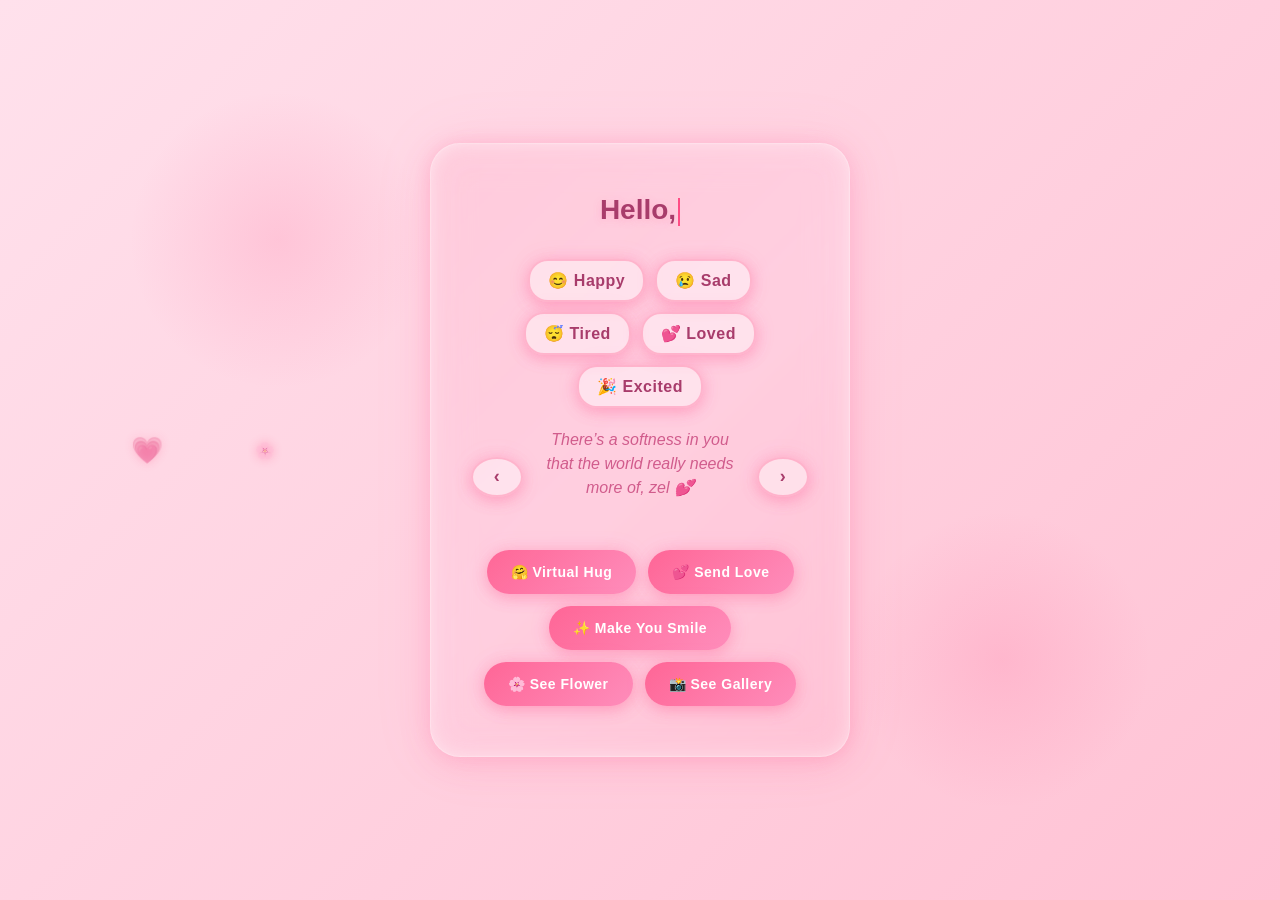
==== commit f321c490: "Aizel smile page" ====
--- a/index.html
+++ b/index.html
@@ -380,6 +380,7 @@
       <button onclick="sendLove()">💕 Send Love</button>
       <button onclick="makeSmile()">✨ Make You Smile</button>
       <button onclick="window.location.href='animated-flower.html'">🌸 See Flower</button>
+      <button onclick="window.location.href='gallery.html'">📸 See Gallery</button>
     </div>
   </div>
 
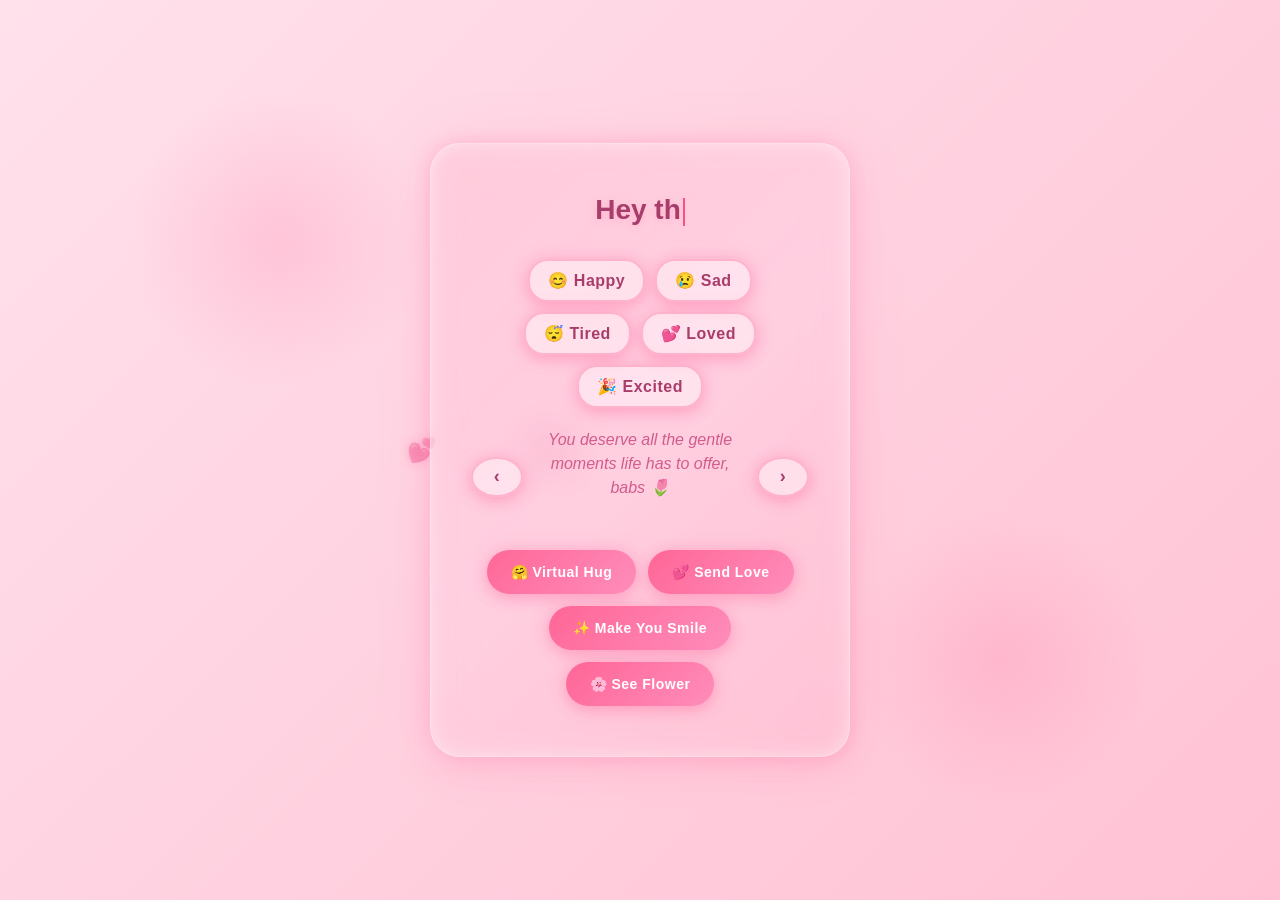
==== commit eda6c2c5: "Aizel smile page" ====
--- a/index.html
+++ b/index.html
@@ -380,7 +380,7 @@
       <button onclick="sendLove()">💕 Send Love</button>
       <button onclick="makeSmile()">✨ Make You Smile</button>
       <button onclick="window.location.href='animated-flower.html'">🌸 See Flower</button>
-      <button onclick="window.location.href='gallery.html'">📸 See Gallery</button>
+      <!-- <button onclick="window.location.href='gallery.html'">📸 See Gallery</button> -->
     </div>
   </div>
 
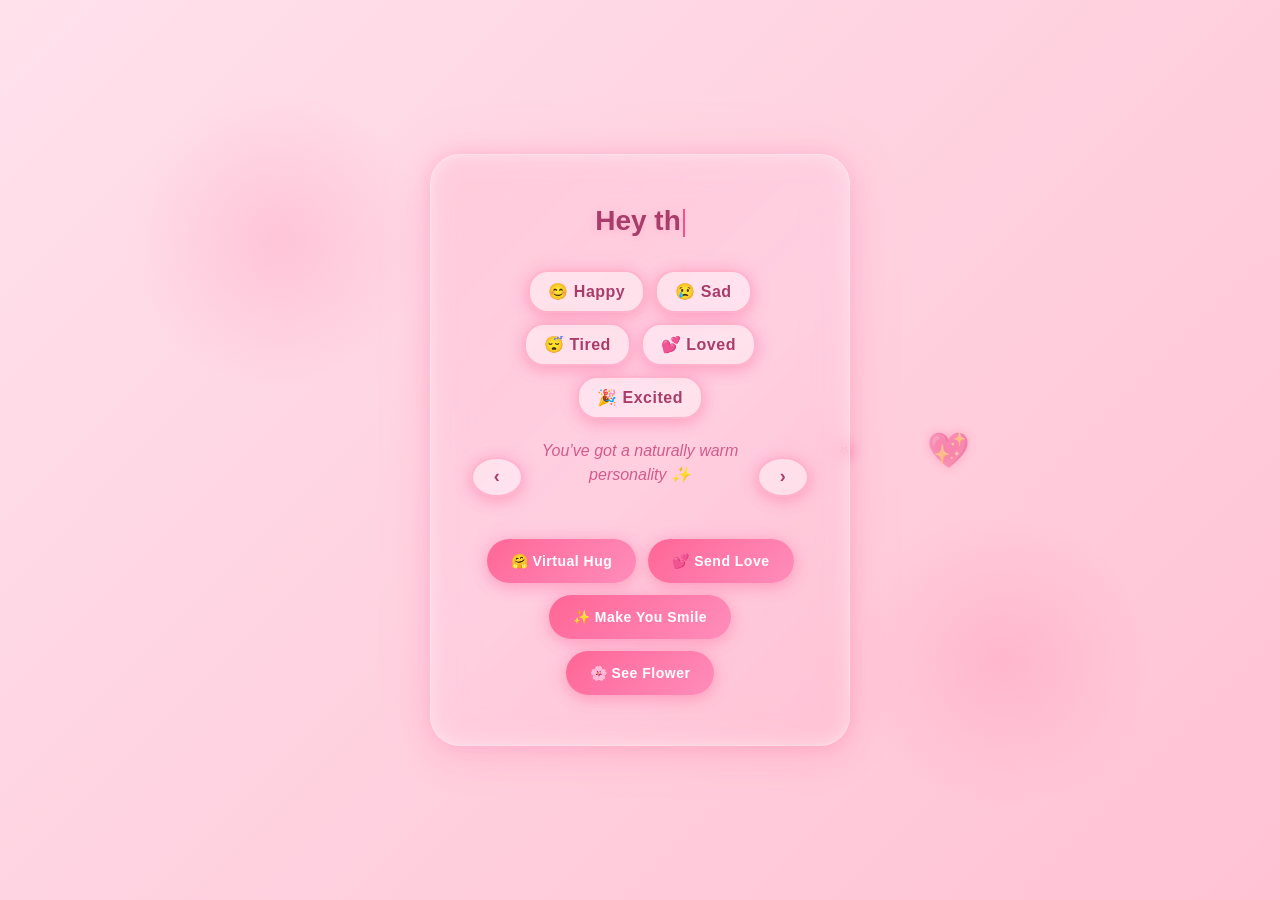
==== commit 4c937bc0: "Aizel smile page" ====
--- a/index.html
+++ b/index.html
@@ -24,7 +24,7 @@
       justify-content: center;
       align-items: center;
       color: #8a2b56; /* Deep pink text */
-      position: relative;
+      cursor: url("data:image/svg+xml;utf8,<svg xmlns='http://www.w3.org/2000/svg' width='24' height='24' style='font-size:24px;'><text y='20'>✨</text></svg>") 12 12, auto;
     }
 
     @keyframes gradientShift {
@@ -34,6 +34,18 @@
     }
 
     /* Floating hearts */
+    .sparkle {
+      position: absolute;
+      pointer-events: none;
+      font-size: 14px;
+      animation: sparkleFade 1s linear forwards;
+      z-index: 9999;
+    }
+
+    @keyframes sparkleFade {
+      0% { transform: scale(0) rotate(0deg); opacity: 1; }
+      100% { transform: scale(1.5) rotate(90deg); opacity: 0; transform: translateY(-20px); }
+    }
     .heart {
       position: absolute;
       color: rgba(255, 77, 133, 0.4); /* Hot pink */
@@ -61,6 +73,7 @@
     /* Glassmorphism card */
     .card {
       background: rgba(255, 255, 255, 0.25);
+      transition: transform 0.4s ease, box-shadow 0.4s ease;
       backdrop-filter: blur(20px);
       -webkit-backdrop-filter: blur(20px);
       padding: 50px 40px;
@@ -78,6 +91,14 @@
       z-index: 10;
     }
 
+.card:hover {
+      transform: translateY(-5px);
+      box-shadow: 
+        0 12px 40px rgba(255, 77, 133, 0.25),
+        0 0 70px rgba(255, 126, 179, 0.2),
+        inset 0 0 30px rgba(255, 255, 255, 0.5);
+    }
+    
     @keyframes fadeIn {
       from { 
         opacity: 0; 
@@ -1058,6 +1079,21 @@
       }, 2000);
     }
 
+    // Magic Sparkle Trail
+    document.addEventListener('mousemove', function(e) {
+      if (Math.random() > 0.85) { // Creates sparkles randomly as you move
+        const sparkle = document.createElement('div');
+        sparkle.className = 'sparkle';
+        const sparkleEmojis = ['✨', '⭐', '💖'];
+        sparkle.textContent = sparkleEmojis[Math.floor(Math.random() * sparkleEmojis.length)];
+        sparkle.style.left = (e.clientX - 10) + 'px';
+        sparkle.style.top = (e.clientY - 10) + 'px';
+        document.body.appendChild(sparkle);
+        
+        setTimeout(() => sparkle.remove(), 1000);
+      }
+    });
+
     // Floating hearts generator
     function createHeart() {
       const heart = document.createElement("div");
